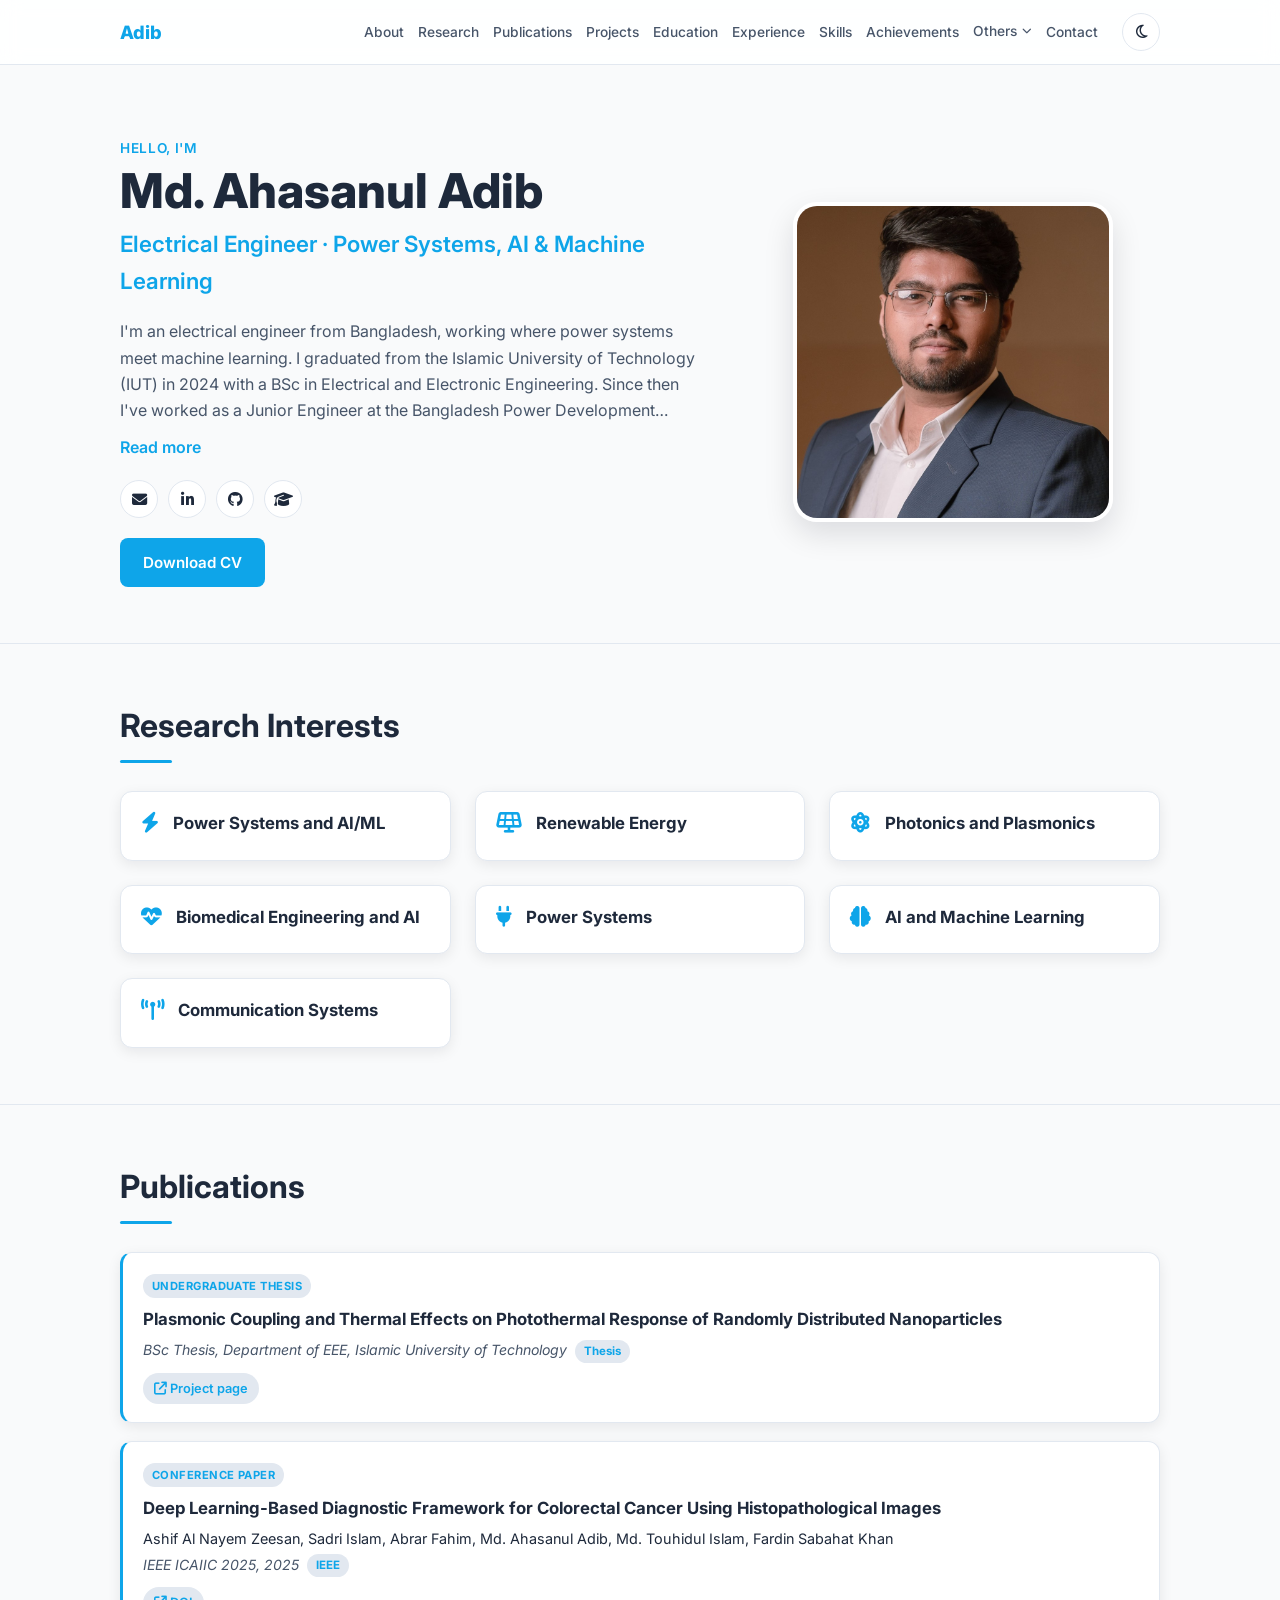
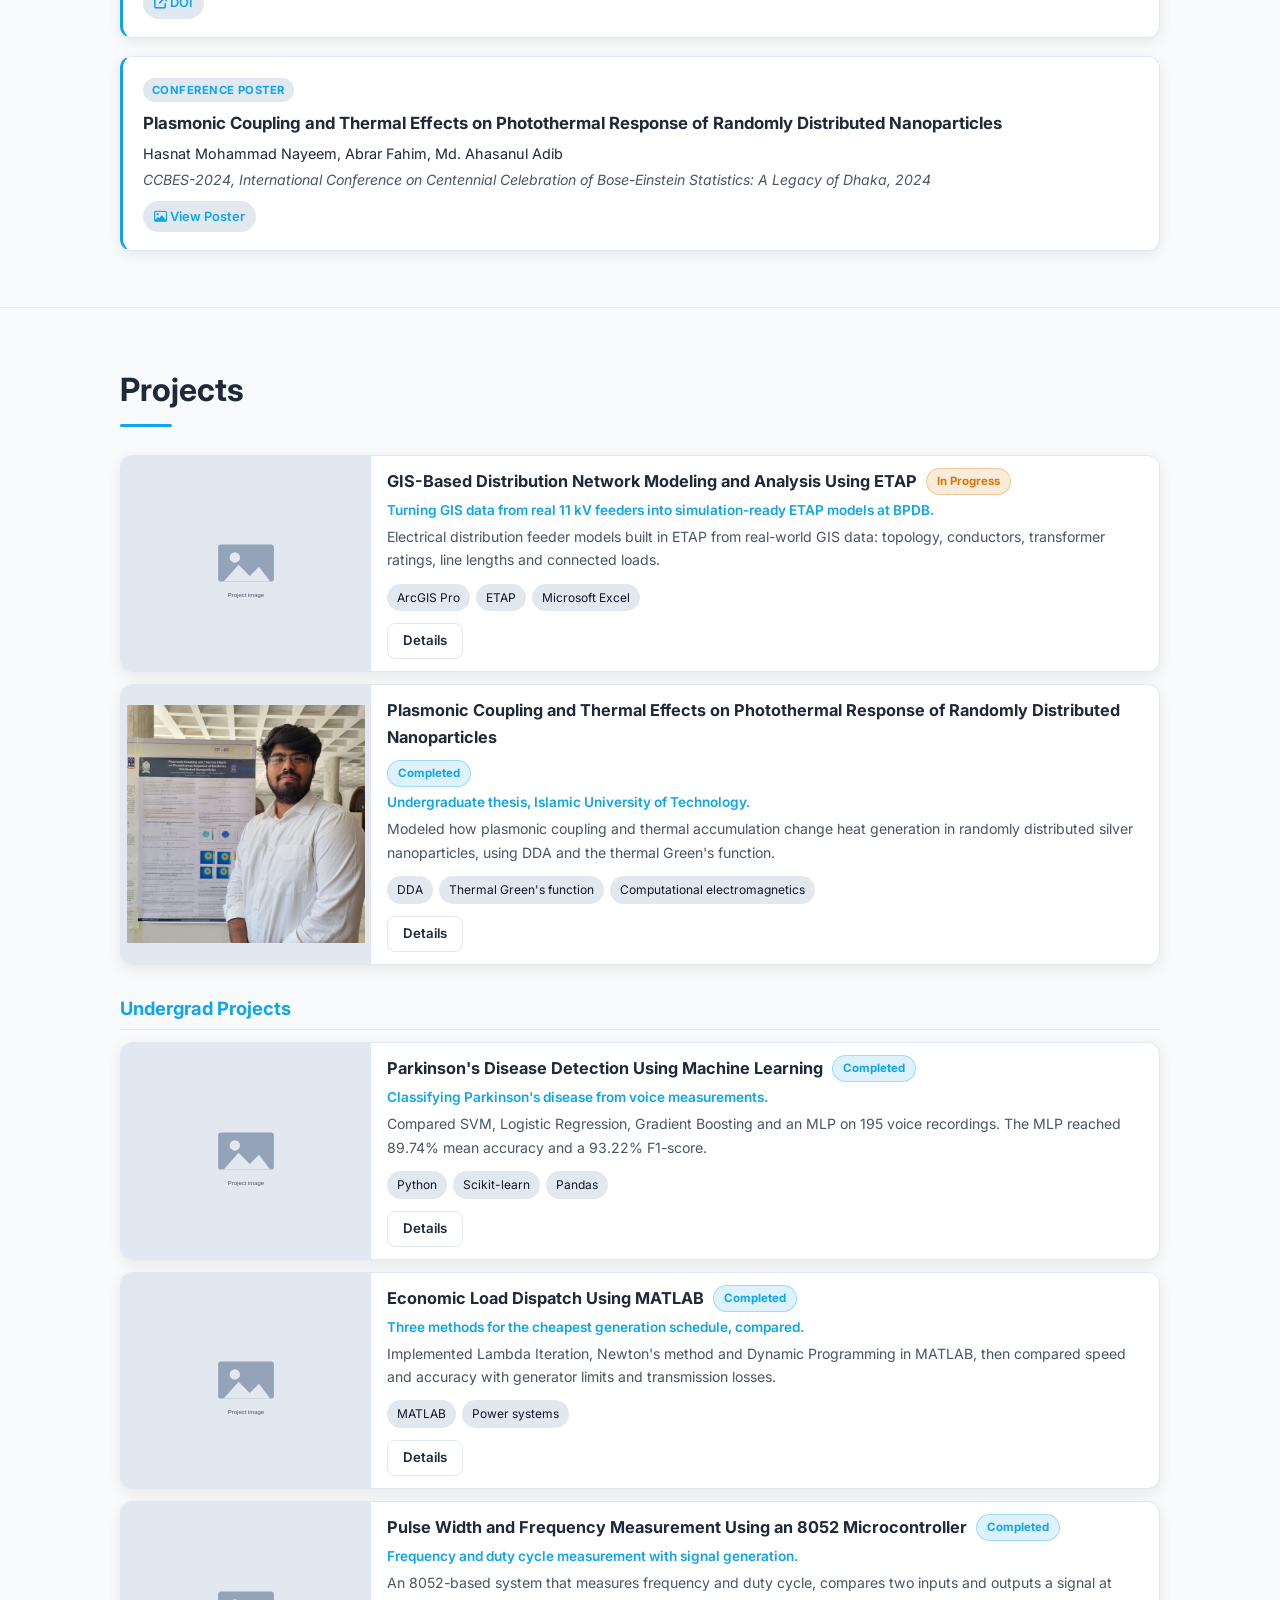
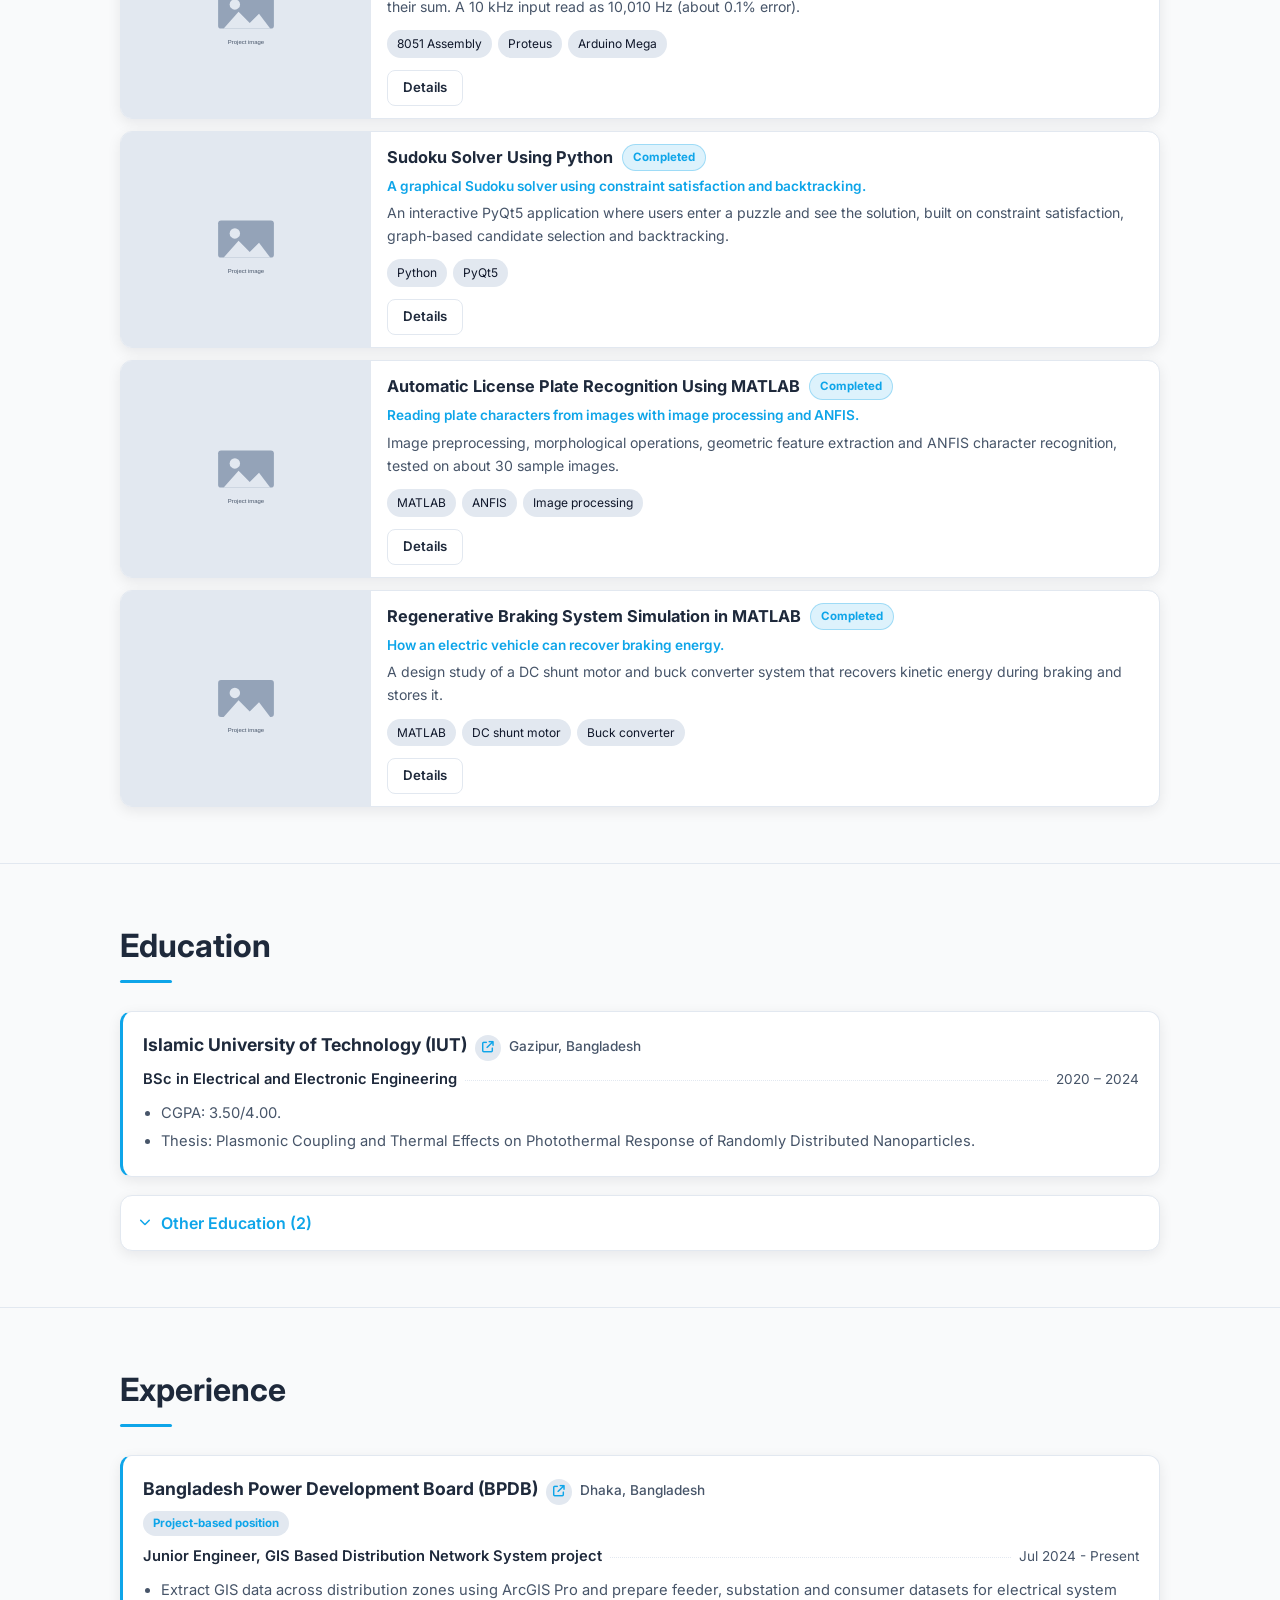
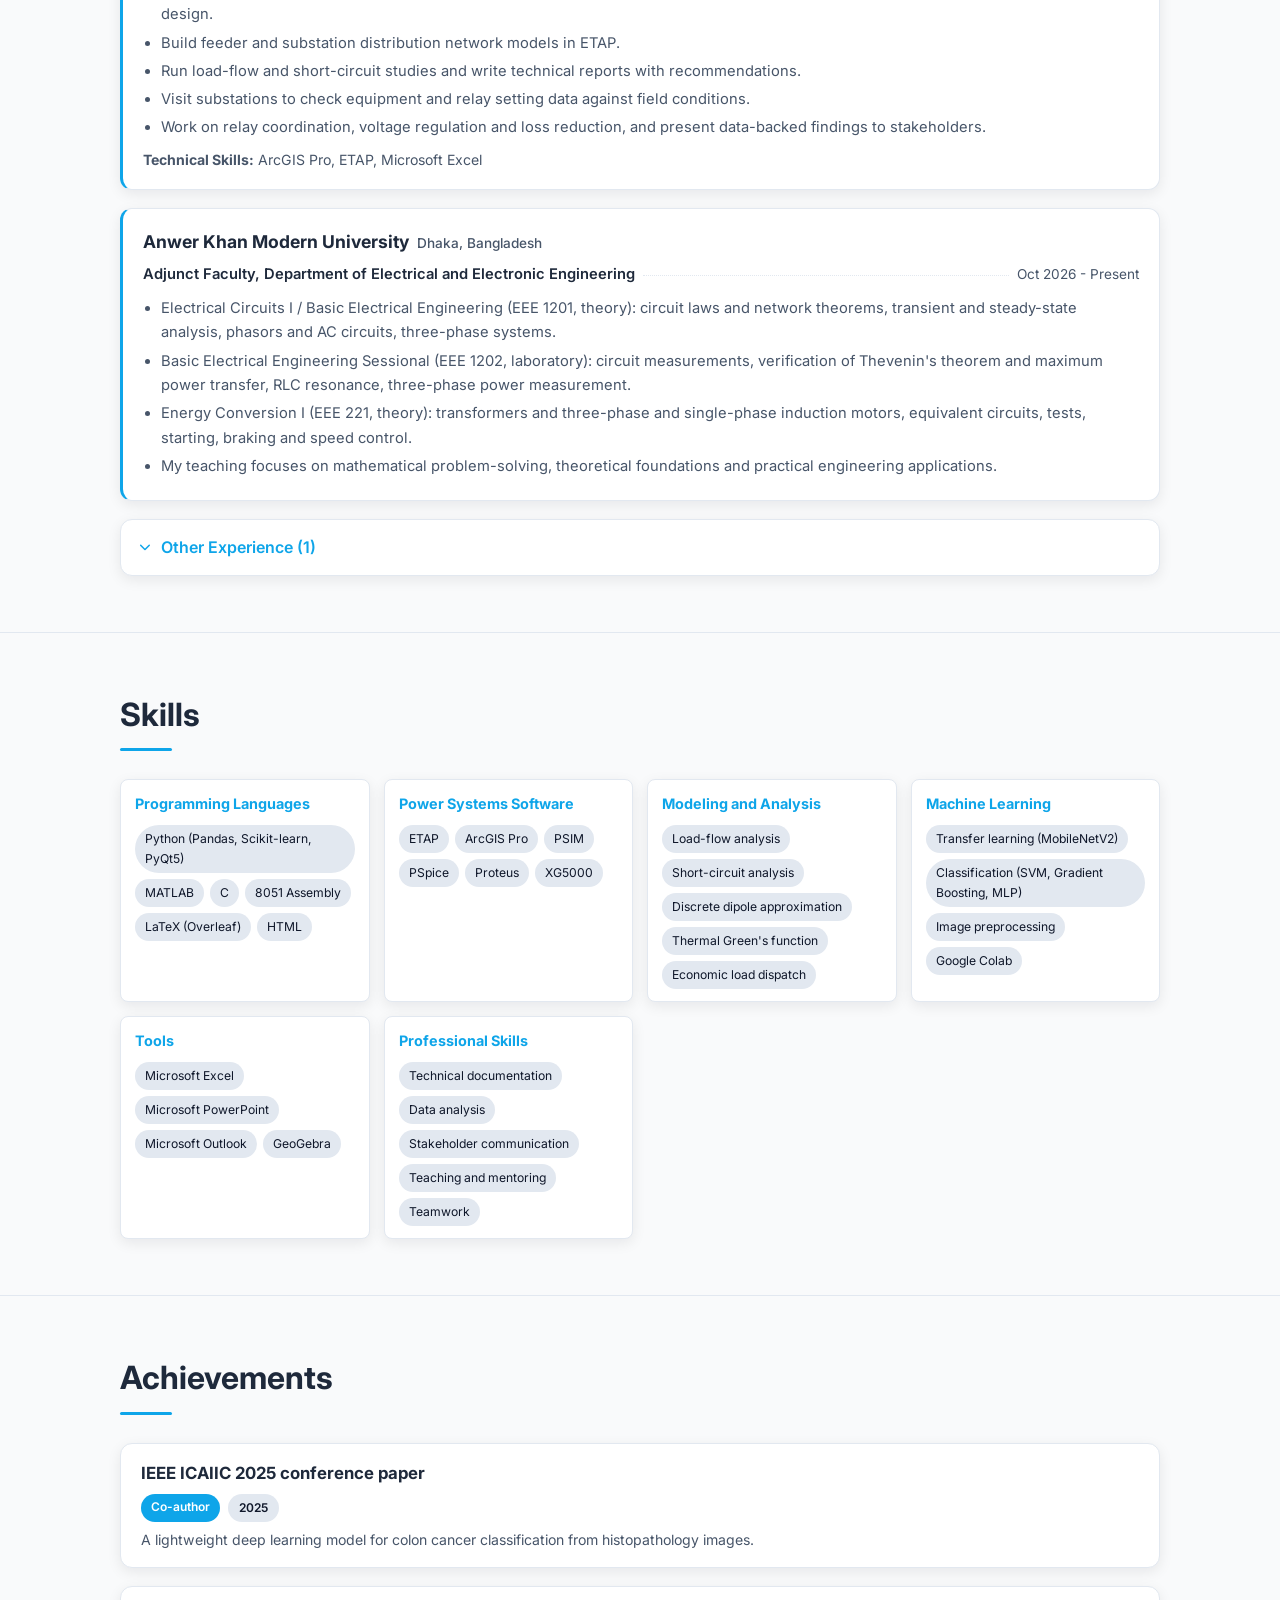
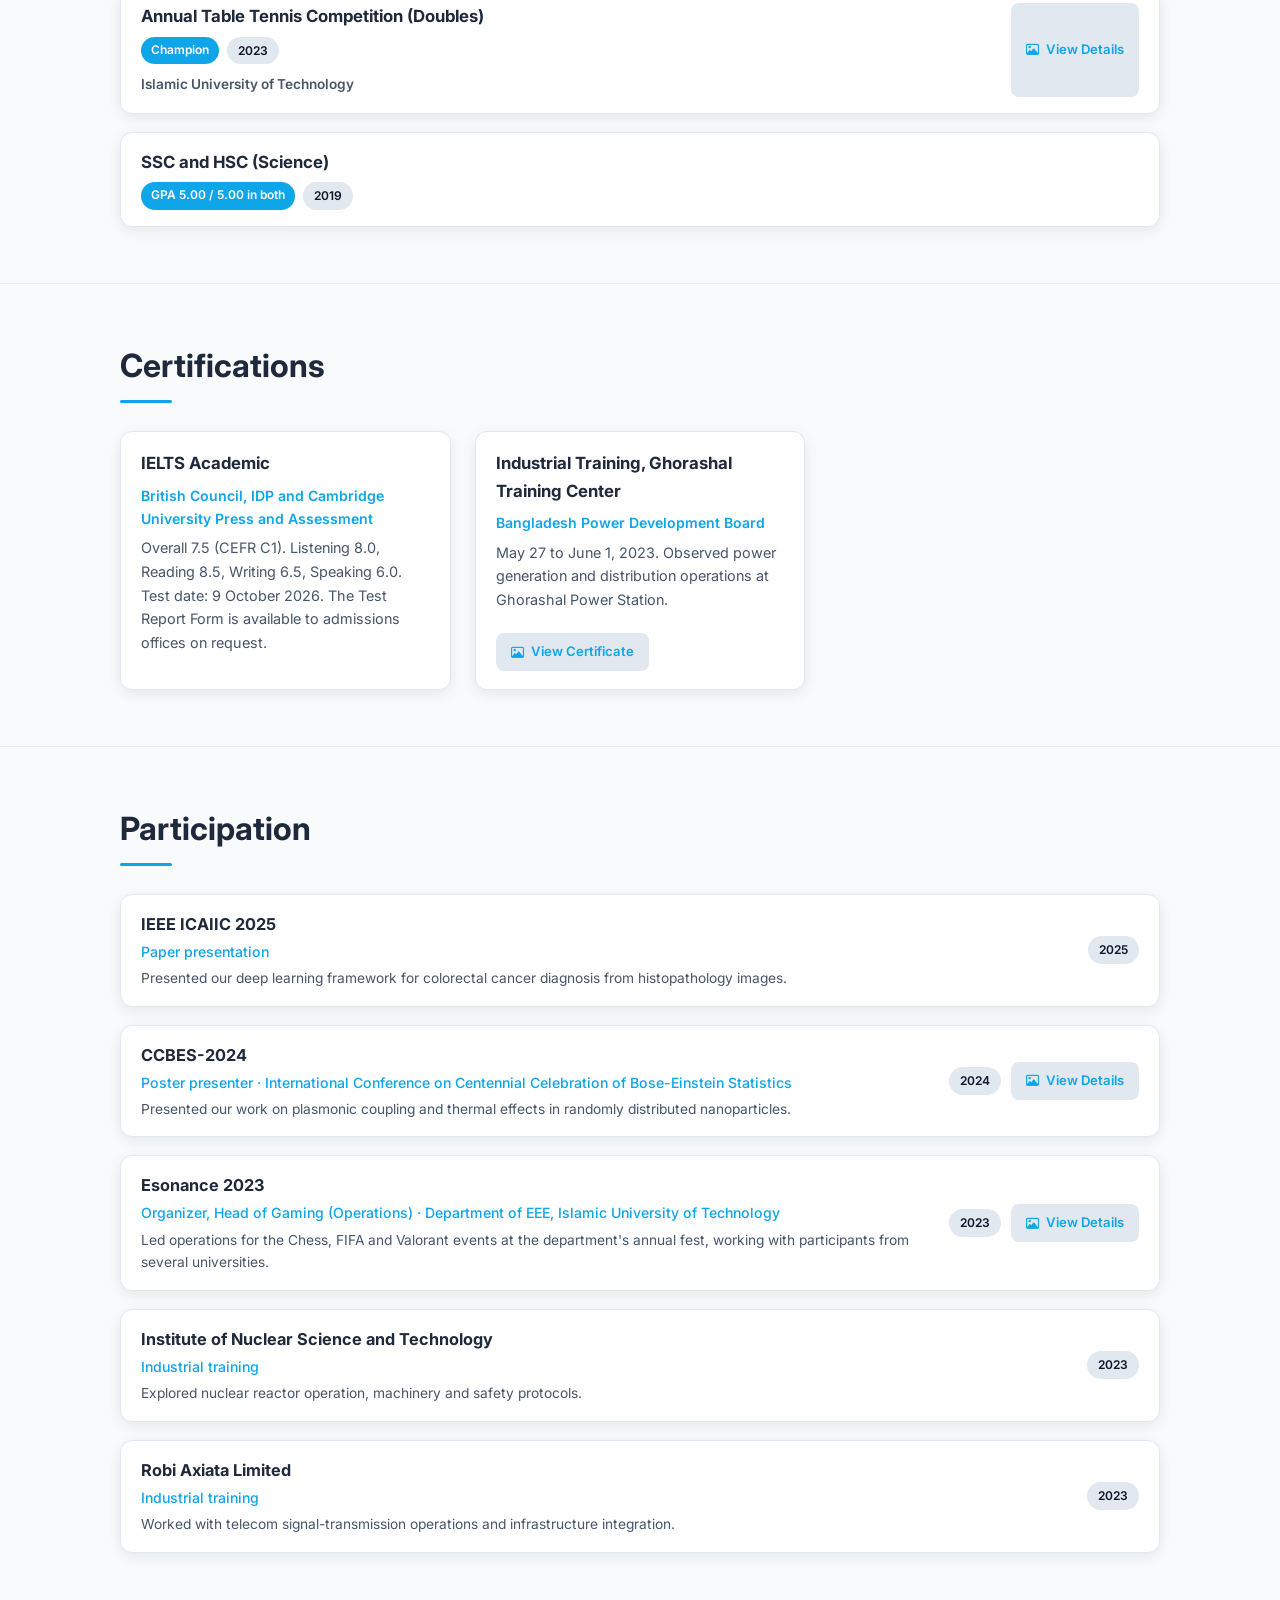
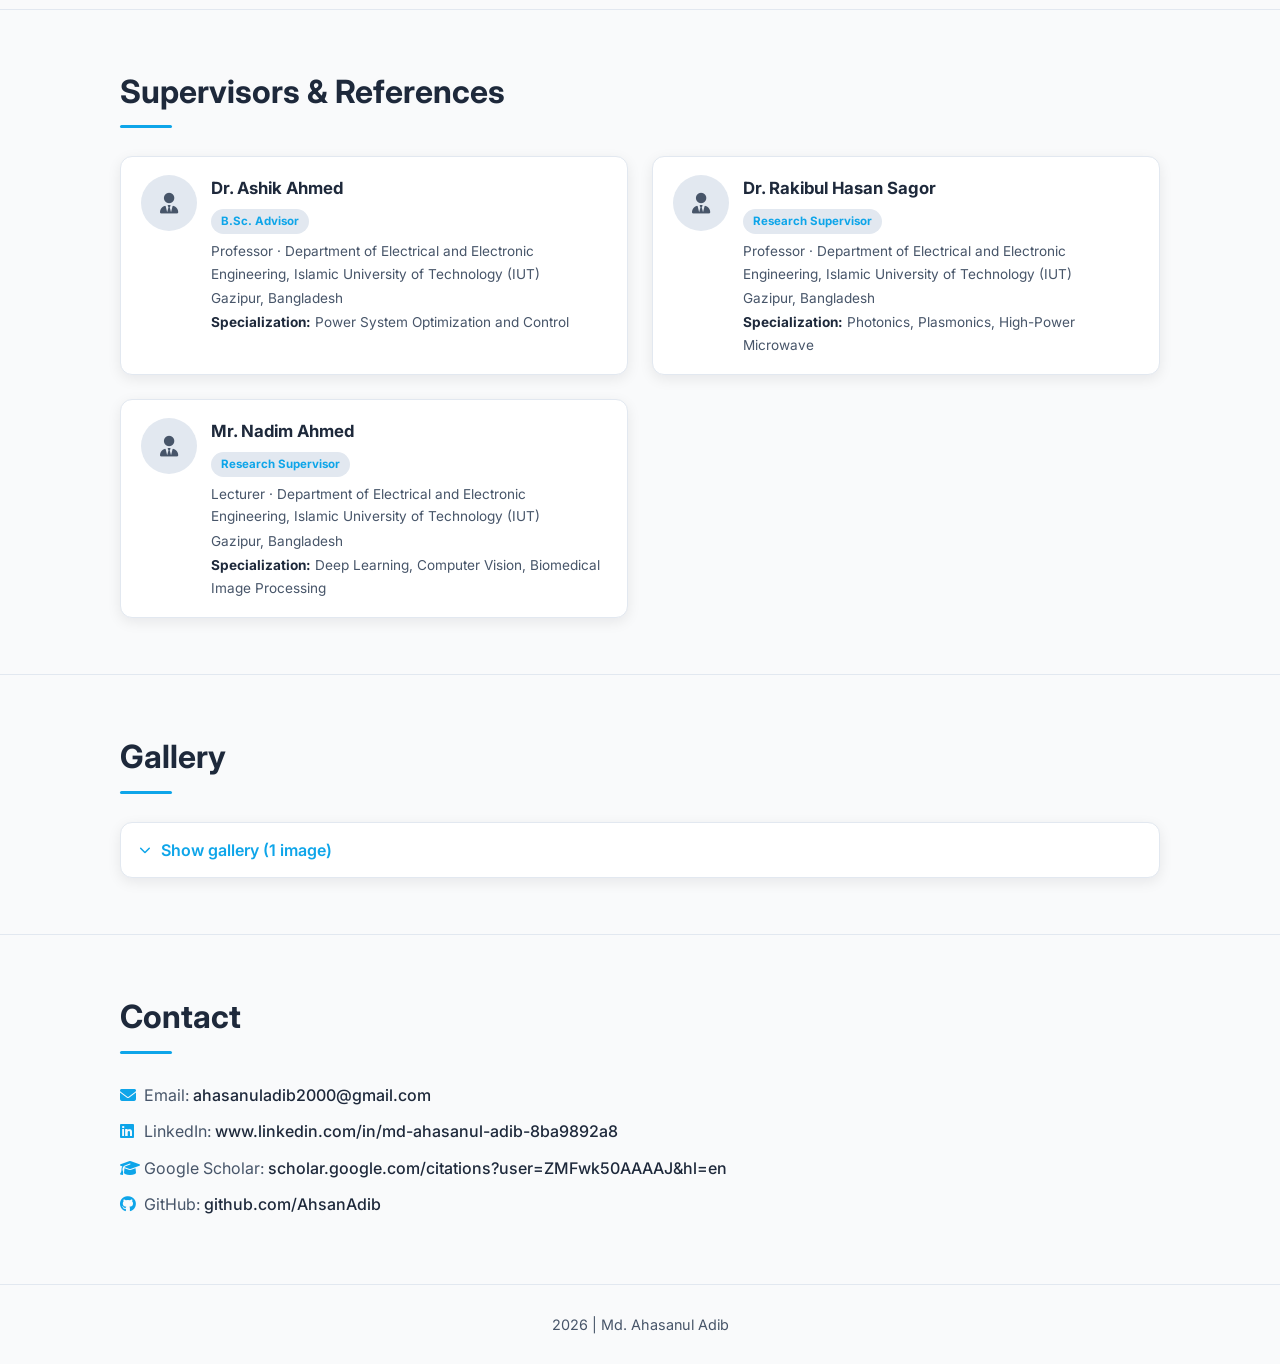
==== index.html @ b15afdb7 "Add Portfolio" ====
<!DOCTYPE html>
<html lang="en" data-theme="light">

<head>
    <meta charset="UTF-8" />
    <meta name="viewport" content="width=device-width, initial-scale=1.0" />
    <title>Md. Ahasanul Adib | Portfolio</title>
    <meta name="description" content="Md. Ahasanul Adib, electrical engineer. Research portfolio: interests, publications, projects, experience and more." />
    <link rel="preconnect" href="https://fonts.googleapis.com" />
    <link rel="preconnect" href="https://fonts.gstatic.com" crossorigin />
    <link
        href="https://fonts.googleapis.com/css2?family=Inter:wght@400;500;600;700;800&display=swap"
        rel="stylesheet" />
    <link rel="stylesheet" href="assets/css/style.css" />
    <link rel="stylesheet"
        href="https://cdnjs.cloudflare.com/ajax/libs/font-awesome/6.5.0/css/all.min.css" />
</head>

<body>
    <!-- Navbar -->
    <header class="navbar">
        <div class="container nav-container">
            <a href="#about" class="brand"><span data-bind="brand">MA</span></a>

            <nav class="nav-links" id="nav-menu">
                <a href="#about">About</a>
                <a href="#research">Research</a>
                <a href="#publications">Publications</a>
                <a href="#projects">Projects</a>
                <a href="#education">Education</a>
                <a href="#experience">Experience</a>
                <a href="#skills">Skills</a>
                <a href="#achievements">Achievements</a>
                <div class="nav-dropdown" id="nav-others">
                    <button type="button" class="nav-dropdown-toggle" aria-expanded="false" aria-haspopup="true">Others <i class="fa-solid fa-chevron-down"></i></button>
                    <div class="nav-dropdown-menu">
                        <a href="#certifications">Certifications</a>
                        <a href="#participation">Participation</a>
                        <a href="#supervisors">Supervisors</a>
                        <a href="#gallery">Gallery</a>
                    </div>
                </div>
                <a href="#contact">Contact</a>
            </nav>

            <div class="nav-actions">
                <button id="theme-toggle" class="icon-btn" aria-label="Toggle theme"></button>
                <button id="nav-toggle" class="icon-btn nav-toggle" aria-label="Menu"><i class="fa fa-bars"></i></button>
            </div>
        </div>
    </header>

    <!-- Hero / About -->
    <section id="about" class="hero">
        <div class="container hero-inner">
            <div class="hero-text">
                <p class="hero-eyebrow">Hello, I'm</p>
                <h1 data-bind="name">Md. Ahasanul Adib</h1>
                <h3 data-bind="headline">Job Title / Role</h3>
                <p class="hero-summary" data-bind="summary">Short summary here...</p>
                <div class="about-actions">
                    <a id="about-readmore" class="a-link" href="#">Read more</a>
                    <a id="about-readless" class="a-link" href="#" style="display:none">Read less</a>
                </div>
                <div class="hero-social" id="hero-social"></div>
                <div class="hero-buttons">
                    <a id="cv-link" href="#" download class="btn btn-primary">Download CV</a>
                </div>
            </div>
            <div class="hero-img">
                <img id="avatar" src="assets/img/profile-placeholder.svg" alt="Profile photo" />
            </div>
        </div>
    </section>

    <!-- Research Interests -->
    <section id="research" class="section" data-reveal>
        <div class="container">
            <h2 class="section-title">Research Interests</h2>
            <div id="research-list" class="research-grid"></div>
        </div>
    </section>

    <!-- Publications -->
    <section id="publications" class="section" data-reveal>
        <div class="container">
            <h2 class="section-title">Publications</h2>
            <div id="publications-list" class="stack"></div>
        </div>
    </section>

    <!-- Projects -->
    <section id="projects" class="section" data-reveal>
        <div class="container">
            <h2 class="section-title">Projects</h2>
            <div id="projects-grid" class="projects-list"></div>
        </div>
    </section>

    <!-- Education -->
    <section id="education" class="section" data-reveal>
        <div class="container">
            <h2 class="section-title">Education</h2>
            <div id="education-list" class="stack"></div>
        </div>
    </section>

    <!-- Experience -->
    <section id="experience" class="section" data-reveal>
        <div class="container">
            <h2 class="section-title">Experience</h2>
            <div id="experience-list" class="stack"></div>
        </div>
    </section>

    <!-- Skills -->
    <section id="skills" class="section" data-reveal>
        <div class="container">
            <h2 class="section-title">Skills</h2>
            <div id="skills-grid" class="skills-grid"></div>
        </div>
    </section>

    <!-- Achievements -->
    <section id="achievements" class="section" data-reveal>
        <div class="container">
            <h2 class="section-title">Achievements</h2>
            <div id="achievements-list" class="stack"></div>
        </div>
    </section>

    <!-- Certifications -->
    <section id="certifications" class="section" data-reveal>
        <div class="container">
            <h2 class="section-title">Certifications</h2>
            <div id="certifications-list" class="grid cards"></div>
        </div>
    </section>

    <!-- Participation -->
    <section id="participation" class="section" data-reveal>
        <div class="container">
            <h2 class="section-title">Participation</h2>
            <div id="participation-list" class="stack"></div>
        </div>
    </section>

    <!-- Supervisors -->
    <section id="supervisors" class="section" data-reveal>
        <div class="container">
            <h2 class="section-title">Supervisors &amp; References</h2>
            <div id="supervisors-list" class="supervisors-grid"></div>
        </div>
    </section>

    <!-- Gallery -->
    <section id="gallery" class="section" data-reveal>
        <div class="container">
            <h2 class="section-title">Gallery</h2>
            <div id="gallery-list"></div>
        </div>
    </section>

    <!-- Contact -->
    <section id="contact" class="section" data-reveal>
        <div class="container">
            <h2 class="section-title">Contact</h2>
            <div id="contact-list" class="contact-list"></div>
        </div>
    </section>

    <button id="to-top" aria-label="Back to top"><i class="fa fa-arrow-up"></i></button>

    <footer>
        <p><span id="footer-year">2026</span> | <span data-bind="name">Md. Ahasanul Adib</span></p>
    </footer>

    <script src="assets/js/main.js"></script>
</body>

</html>
---- assets/css/style.css ----
/* ==========================================================================
   Design tokens & theming
   ========================================================================== */
:root {
    --primary: #0ea5e9;
    --primary-hover: #0284c7;
    --bg: #f9fafb;
    --bg-alt: #ffffff;
    --text: #1e293b;
    --muted: #475569;
    --card: #ffffff;
    --border: #e2e8f0;
    --tag-bg: #e2e8f0;
    --tag-text: #0f172a;
    --tag-border: transparent;
    --radius: 12px;
    --radius-sm: 8px;
    --shadow: 0 4px 14px rgba(2, 8, 23, 0.08);
    --shadow-lg: 0 12px 30px rgba(2, 8, 23, 0.12);
    --maxw: 1080px;
    --gap: 24px;
}

html[data-theme="dark"] {
    --primary: #38bdf8;
    --primary-hover: #0ea5e9;
    --bg: #0b1220;
    --bg-alt: #0f1a2e;
    --text: #e2e8f0;
    --muted: #94a3b8;
    --card: #111827;
    --border: #1f2937;
    --tag-bg: rgba(255, 255, 255, 0.08);
    --tag-text: #e2e8f0;
    --tag-border: rgba(255, 255, 255, 0.15);
    --shadow: 0 4px 14px rgba(0, 0, 0, 0.35);
    --shadow-lg: 0 12px 30px rgba(0, 0, 0, 0.5);
}

/* ==========================================================================
   Base
   ========================================================================== */
* {
    box-sizing: border-box;
    margin: 0;
    padding: 0;
}

html {
    scroll-behavior: smooth;
    scroll-padding-top: 80px;
}

body {
    font-family: "Inter", system-ui, -apple-system, sans-serif;
    background: var(--bg);
    color: var(--text);
    line-height: 1.65;
    transition: background 0.25s ease, color 0.25s ease;
}

a {
    color: inherit;
    text-decoration: none;
}

img {
    max-width: 100%;
    display: block;
}

.container {
    width: 100%;
    max-width: var(--maxw);
    margin: 0 auto;
    padding: 0 20px;
}

.a-link {
    color: var(--primary);
    font-weight: 600;
    cursor: pointer;
}

.a-link:hover {
    color: var(--primary-hover);
    text-decoration: underline;
}

/* ==========================================================================
   Navbar
   ========================================================================== */
.navbar {
    position: sticky;
    top: 0;
    z-index: 100;
    background: color-mix(in srgb, var(--bg-alt) 85%, transparent);
    backdrop-filter: blur(10px);
    border-bottom: 1px solid var(--border);
}

.nav-container {
    display: flex;
    align-items: center;
    justify-content: space-between;
    gap: 16px;
    height: 64px;
}

.brand {
    font-weight: 800;
    font-size: 1.15rem;
    color: var(--primary);
}

.nav-links {
    display: flex;
    flex-wrap: wrap;
    gap: 14px;
    margin-left: auto;
    margin-right: 8px;
    justify-content: flex-end;
}

.nav-links a {
    font-weight: 500;
    font-size: 0.86rem;
    color: var(--muted);
    position: relative;
    padding: 4px 0;
    white-space: nowrap;
    transition: color 0.2s;
}

.nav-links a::after {
    content: "";
    position: absolute;
    left: 0;
    bottom: -2px;
    width: 0;
    height: 2px;
    background: var(--primary);
    transition: width 0.25s;
}

.nav-links a:hover {
    color: var(--text);
}

.nav-links a:hover::after {
    width: 100%;
}

/* "Others" dropdown */
.nav-dropdown {
    position: relative;
}

.nav-dropdown-toggle {
    font-family: inherit;
    font-weight: 500;
    font-size: 0.86rem;
    color: var(--muted);
    background: none;
    border: none;
    cursor: pointer;
    display: inline-flex;
    align-items: center;
    gap: 5px;
    padding: 4px 0;
    white-space: nowrap;
    transition: color 0.2s;
}

.nav-dropdown-toggle:hover {
    color: var(--text);
}

.nav-dropdown-toggle i {
    font-size: 0.7em;
    transition: transform 0.2s;
}

.nav-dropdown.open .nav-dropdown-toggle {
    color: var(--primary);
}

.nav-dropdown.open .nav-dropdown-toggle i {
    transform: rotate(180deg);
}

.nav-dropdown-menu {
    position: absolute;
    top: calc(100% + 10px);
    right: 0;
    min-width: 180px;
    background: var(--bg-alt);
    border: 1px solid var(--border);
    border-radius: var(--radius-sm);
    box-shadow: var(--shadow-lg);
    padding: 6px;
    display: none;
    flex-direction: column;
    z-index: 200;
}

.nav-dropdown.open .nav-dropdown-menu {
    display: flex;
}

.nav-dropdown-menu a {
    padding: 9px 12px;
    border-radius: 6px;
    font-size: 0.86rem;
    font-weight: 500;
    color: var(--muted);
    white-space: nowrap;
}

.nav-dropdown-menu a::after {
    display: none;
}

.nav-dropdown-menu a:hover {
    background: var(--tag-bg);
    color: var(--text);
}

.nav-actions {
    display: flex;
    align-items: center;
    gap: 4px;
}

.icon-btn {
    width: 38px;
    height: 38px;
    display: inline-flex;
    align-items: center;
    justify-content: center;
    border: 1px solid var(--border);
    background: var(--card);
    color: var(--text);
    border-radius: 50%;
    cursor: pointer;
    font-size: 0.95rem;
    transition: background 0.2s, color 0.2s, transform 0.15s;
}

.icon-btn:hover {
    color: var(--primary);
    transform: translateY(-2px);
}

.nav-toggle {
    display: none;
}

/* ==========================================================================
   Hero
   ========================================================================== */
.hero {
    padding: 72px 0 56px;
}

.hero-inner {
    display: grid;
    grid-template-columns: 1.4fr 1fr;
    gap: 48px;
    align-items: center;
}

.hero-eyebrow {
    color: var(--primary);
    font-weight: 600;
    letter-spacing: 0.05em;
    text-transform: uppercase;
    font-size: 0.85rem;
    margin-bottom: 6px;
}

.hero-text h1 {
    font-size: clamp(2rem, 5vw, 3rem);
    font-weight: 800;
    line-height: 1.1;
    margin-bottom: 8px;
}

.hero-text h3 {
    font-size: clamp(1.1rem, 2.5vw, 1.4rem);
    font-weight: 600;
    color: var(--primary);
    margin-bottom: 18px;
}

.hero-summary {
    color: var(--muted);
    max-width: 62ch;
    white-space: pre-line;
}

.hero-summary.clamp {
    display: -webkit-box;
    -webkit-line-clamp: 4;
    line-clamp: 4;
    -webkit-box-orient: vertical;
    overflow: hidden;
}

.about-actions {
    margin: 10px 0 20px;
}

.hero-buttons {
    display: flex;
    gap: 12px;
    flex-wrap: wrap;
}

.btn {
    display: inline-flex;
    align-items: center;
    gap: 8px;
    padding: 11px 22px;
    border-radius: var(--radius-sm);
    font-weight: 600;
    font-size: 0.95rem;
    cursor: pointer;
    border: 1px solid transparent;
    transition: transform 0.15s, box-shadow 0.2s, background 0.2s;
}

.btn-primary {
    background: var(--primary);
    color: #fff;
}

.btn-primary:hover {
    background: var(--primary-hover);
    transform: translateY(-2px);
    box-shadow: var(--shadow);
}

.btn-ghost {
    background: transparent;
    color: var(--text);
    border-color: var(--border);
}

.btn-ghost:hover {
    border-color: var(--primary);
    color: var(--primary);
}

.hero-img {
    justify-self: center;
}

.hero-img img {
    width: min(320px, 80vw);
    aspect-ratio: 1;
    object-fit: cover;
    border-radius: 24px;
    border: 4px solid var(--card);
    box-shadow: var(--shadow-lg);
}

/* ==========================================================================
   Sections
   ========================================================================== */
.section {
    padding: 56px 0;
    border-top: 1px solid var(--border);
}

.section-title {
    font-size: clamp(1.5rem, 3vw, 2rem);
    font-weight: 700;
    margin-bottom: 28px;
    position: relative;
    padding-bottom: 10px;
}

.section-title::after {
    content: "";
    position: absolute;
    left: 0;
    bottom: 0;
    width: 52px;
    height: 3px;
    background: var(--primary);
    border-radius: 3px;
}

.stack {
    display: flex;
    flex-direction: column;
    gap: 18px;
}

/* Scroll reveal */
[data-reveal] {
    opacity: 0;
    transform: translateY(24px);
    transition: opacity 0.6s ease, transform 0.6s ease;
}

[data-reveal].visible {
    opacity: 1;
    transform: none;
}

/* ==========================================================================
   Projects (image-left cards + grouped subheadings)
   ========================================================================== */
.projects-list {
    display: flex;
    flex-direction: column;
    gap: 12px;
}

.project-group-title {
    font-size: 1.15rem;
    font-weight: 700;
    color: var(--primary);
    margin-top: 16px;
    padding-bottom: 6px;
    border-bottom: 1px solid var(--border);
}

.project-card {
    display: flex;
    gap: 16px;
    background: var(--card);
    border: 1px solid var(--border);
    border-radius: var(--radius);
    box-shadow: var(--shadow);
    overflow: hidden;
    transition: transform 0.2s, box-shadow 0.2s;
}

.project-card:hover {
    transform: translateY(-3px);
    box-shadow: var(--shadow-lg);
}

.project-img {
    flex: 0 0 250px;
    display: flex;
    align-items: center;
    justify-content: center;
    background: var(--tag-bg);
    padding: 6px;
}

.project-img img {
    width: 100%;
    height: 100%;
    min-height: 150px;
    object-fit: contain;
}

.project-body {
    flex: 1;
    min-width: 0;
    padding: 12px 16px 12px 0;
    display: flex;
    flex-direction: column;
    gap: 4px;
}

.project-head {
    display: flex;
    align-items: center;
    gap: 9px;
    flex-wrap: wrap;
}

.project-title {
    font-size: 1.02rem;
    font-weight: 700;
}

.status-badge {
    font-size: 0.72rem;
    font-weight: 700;
    padding: 3px 10px;
    border-radius: 999px;
    background: var(--tag-bg);
    color: var(--tag-text);
    border: 1px solid var(--tag-border);
    white-space: nowrap;
}

.status-badge.delivered {
    background: rgba(22, 163, 74, 0.14);
    color: #16a34a;
    border-color: rgba(22, 163, 74, 0.3);
}

.status-badge.completed {
    background: rgba(14, 165, 233, 0.14);
    color: var(--primary);
    border-color: rgba(14, 165, 233, 0.3);
}

.status-badge.in-progress {
    background: rgba(217, 119, 6, 0.14);
    color: #d97706;
    border-color: rgba(217, 119, 6, 0.3);
}

.project-subtitle {
    font-size: 0.85rem;
    color: var(--primary);
    font-weight: 600;
}

.project-desc {
    font-size: 0.88rem;
    color: var(--muted);
    display: -webkit-box;
    -webkit-line-clamp: 2;
    line-clamp: 2;
    -webkit-box-orient: vertical;
    overflow: hidden;
}

.project-note {
    font-size: 0.85rem;
    color: var(--muted);
    font-style: italic;
}

.project-actions {
    display: flex;
    flex-wrap: wrap;
    align-items: center;
    gap: 8px;
    margin-top: 8px;
}

.project-details {
    padding: 6px 15px;
    font-size: 0.83rem;
}

.project-actions a:not(.btn) {
    font-size: 0.8rem;
    font-weight: 600;
    color: var(--primary);
    padding: 4px 10px;
    border: 1px solid var(--tag-border);
    background: var(--tag-bg);
    border-radius: 999px;
    transition: background 0.2s, color 0.2s;
}

.project-actions a:not(.btn):hover {
    background: var(--primary);
    color: #fff;
}

@media (max-width: 640px) {
    .project-card {
        flex-direction: column;
        gap: 0;
    }

    .project-img {
        flex-basis: auto;
    }

    .project-img img {
        aspect-ratio: 16 / 9;
        min-height: 0;
    }

    .project-body {
        padding: 16px 18px;
    }
}

/* ==========================================================================
   Cards grid (Certifications, Blog)
   ========================================================================== */
.grid.cards {
    display: grid;
    grid-template-columns: repeat(auto-fill, minmax(280px, 1fr));
    gap: var(--gap);
}

.card {
    background: var(--card);
    border: 1px solid var(--border);
    border-radius: var(--radius);
    overflow: hidden;
    box-shadow: var(--shadow);
    display: flex;
    flex-direction: column;
    transition: transform 0.2s, box-shadow 0.2s;
}

.card:hover {
    transform: translateY(-4px);
    box-shadow: var(--shadow-lg);
}

.card > img {
    width: 100%;
    aspect-ratio: 16 / 9;
    object-fit: cover;
    background: var(--tag-bg);
}

.card-body {
    padding: 16px 18px 18px;
    display: flex;
    flex-direction: column;
    gap: 6px;
    flex: 1;
}

.card-title {
    font-size: 1.1rem;
    font-weight: 700;
}

.card-subtitle {
    font-size: 0.85rem;
    color: var(--primary);
    font-weight: 600;
}

.card-text {
    color: var(--muted);
    font-size: 0.92rem;
}

.card-tags {
    display: flex;
    flex-wrap: wrap;
    gap: 6px;
    margin-top: 8px;
}

.card-tags span {
    font-size: 0.75rem;
    padding: 3px 9px;
    border-radius: 999px;
    background: var(--tag-bg);
    color: var(--tag-text);
    border: 1px solid var(--tag-border);
}

/* ==========================================================================
   Experience / Education cards
   ========================================================================== */
.experience-card,
.education-item {
    display: block;
    background: var(--card);
    border: 1px solid var(--border);
    border-left: 3px solid var(--primary);
    border-radius: var(--radius);
    padding: 18px 20px;
    box-shadow: var(--shadow);
    transition: transform 0.2s, box-shadow 0.2s;
}

.experience-card:hover,
.education-item:hover {
    transform: translateY(-3px);
    box-shadow: var(--shadow-lg);
}

.experience-card h4,
.education-item h4 {
    font-size: 1.1rem;
    display: flex;
    flex-wrap: wrap;
    gap: 8px;
    align-items: baseline;
}

.company,
.institution {
    font-weight: 700;
}

.inst-link {
    display: inline-flex;
    align-items: center;
    justify-content: center;
    width: 26px;
    height: 26px;
    border-radius: 50%;
    font-size: 0.72rem;
    color: var(--primary);
    background: var(--tag-bg);
    border: 1px solid var(--tag-border);
    vertical-align: middle;
    transition: background 0.2s, color 0.2s, transform 0.15s;
}

.inst-link:hover {
    background: var(--primary);
    color: #fff;
    transform: translateY(-1px);
}

.location {
    font-size: 0.85rem;
    color: var(--muted);
    font-weight: 500;
}

.role-line,
.degree-line {
    display: flex;
    align-items: baseline;
    gap: 8px;
    margin-top: 6px;
    color: var(--muted);
    font-size: 0.92rem;
}

.position,
.degree {
    font-weight: 600;
    color: var(--text);
}

.dotline {
    flex: 1;
    border-bottom: 1px dotted var(--border);
    transform: translateY(-3px);
}

.period {
    white-space: nowrap;
    font-size: 0.85rem;
    color: var(--muted);
}

.highlights {
    margin: 10px 0 4px 18px;
    color: var(--muted);
    font-size: 0.92rem;
}

.highlights li {
    margin-bottom: 4px;
}

.exp-tech {
    margin-top: 8px;
    font-size: 0.88rem;
    color: var(--muted);
}

.exp-actions {
    margin-top: 12px;
}

.exp-kind {
    display: inline-block;
    font-size: 0.72rem;
    font-weight: 700;
    color: var(--primary);
    background: var(--tag-bg);
    border: 1px solid var(--tag-border);
    padding: 2px 9px;
    border-radius: 999px;
    margin: 6px 0 2px;
}

.edu-links {
    display: flex;
    flex-wrap: wrap;
    gap: 8px;
    margin-top: 12px;
}

.edu-links a {
    display: inline-flex;
    align-items: center;
    gap: 6px;
    font-size: 0.82rem;
    font-weight: 600;
    padding: 5px 12px;
    border-radius: 999px;
    color: var(--primary);
    background: var(--tag-bg);
    border: 1px solid var(--tag-border);
    transition: background 0.2s, color 0.2s;
}

.edu-links a:hover {
    background: var(--primary);
    color: #fff;
}

/* ==========================================================================
   Skills
   ========================================================================== */
.skills-grid {
    display: grid;
    grid-template-columns: repeat(auto-fill, minmax(210px, 1fr));
    gap: 14px;
}

.skill-group {
    background: var(--card);
    border: 1px solid var(--border);
    border-radius: var(--radius-sm);
    padding: 12px 14px;
    box-shadow: var(--shadow);
}

.skill-cat {
    font-size: 0.9rem;
    margin-bottom: 9px;
    color: var(--primary);
}

.skill-items {
    display: flex;
    flex-wrap: wrap;
    gap: 6px;
    list-style: none;
}

.skill-items li {
    font-size: 0.76rem;
    padding: 3px 9px;
    border-radius: 999px;
    background: var(--tag-bg);
    color: var(--tag-text);
    border: 1px solid var(--tag-border);
}

/* ==========================================================================
   Certifications
   ========================================================================== */
.cert-card {
    background: var(--card);
    border: 1px solid var(--border);
    border-radius: var(--radius);
    padding: 18px 20px;
    box-shadow: var(--shadow);
    display: flex;
    flex-direction: column;
    gap: 6px;
    transition: transform 0.2s, box-shadow 0.2s;
}

.cert-card:hover {
    transform: translateY(-3px);
    box-shadow: var(--shadow-lg);
}

.cert-title {
    font-size: 1.05rem;
    font-weight: 700;
}

.cert-issuer {
    font-size: 0.88rem;
    color: var(--primary);
    font-weight: 600;
}

.cert-desc {
    font-size: 0.9rem;
    color: var(--muted);
}

.cert-link {
    margin-top: auto;
    font-weight: 600;
    color: var(--primary);
    font-size: 0.9rem;
}

/* ==========================================================================
   Achievements
   ========================================================================== */
.achievement-item {
    display: flex;
    flex-wrap: wrap;
    justify-content: space-between;
    gap: 12px;
    background: var(--card);
    border: 1px solid var(--border);
    border-radius: var(--radius);
    padding: 16px 20px;
    box-shadow: var(--shadow);
}

.achievement-topblock {
    flex: 1;
    min-width: 220px;
}

.achievement-title {
    font-size: 1.05rem;
    font-weight: 700;
    margin-bottom: 6px;
}

.achievement-meta {
    display: flex;
    gap: 8px;
    flex-wrap: wrap;
}

.ach-badge {
    font-size: 0.75rem;
    font-weight: 600;
    padding: 3px 10px;
    border-radius: 999px;
}

.ach-badge.position {
    background: var(--primary);
    color: #fff;
}

.ach-badge.year {
    background: var(--tag-bg);
    color: var(--tag-text);
    border: 1px solid var(--tag-border);
}

html[data-theme="dark"] .ach-badge.position {
    color: #06121f;
}

.achievement-extra {
    margin-top: 6px;
    font-size: 0.88rem;
    color: var(--muted);
}

.achievement-bottomblock {
    align-self: center;
    font-size: 0.9rem;
    color: var(--primary);
    font-weight: 600;
}

/* ==========================================================================
   Contact
   ========================================================================== */
.contact-list p {
    margin-bottom: 10px;
    color: var(--muted);
}

.contact-list i {
    color: var(--primary);
    width: 20px;
}

.contact-list a {
    color: var(--text);
    font-weight: 500;
}

.contact-list a:hover {
    color: var(--primary);
}

/* ==========================================================================
   Hero social icons
   ========================================================================== */
.hero-social {
    display: flex;
    gap: 10px;
    margin: 4px 0 20px;
}

@media (max-width: 768px) {
    .hero-social {
        justify-content: center;
    }
}

/* ==========================================================================
   Research interests
   ========================================================================== */
.research-grid {
    display: grid;
    grid-template-columns: repeat(auto-fill, minmax(300px, 1fr));
    gap: var(--gap);
}

.research-item {
    display: flex;
    gap: 14px;
    align-items: flex-start;
    background: var(--card);
    border: 1px solid var(--border);
    border-radius: var(--radius);
    padding: 18px 20px;
    box-shadow: var(--shadow);
    transition: transform 0.2s, box-shadow 0.2s;
}

.research-item:hover {
    transform: translateY(-3px);
    box-shadow: var(--shadow-lg);
}

.research-icon {
    color: var(--primary);
    font-size: 1.3rem;
    margin-top: 2px;
}

.research-item h4 {
    font-size: 1.05rem;
    margin-bottom: 4px;
}

.research-item p {
    color: var(--muted);
    font-size: 0.9rem;
}

/* ==========================================================================
   Publications
   ========================================================================== */
.publication-item {
    background: var(--card);
    border: 1px solid var(--border);
    border-left: 3px solid var(--primary);
    border-radius: var(--radius);
    padding: 18px 20px;
    box-shadow: var(--shadow);
}

.pub-type {
    display: inline-block;
    font-size: 0.7rem;
    font-weight: 700;
    text-transform: uppercase;
    letter-spacing: 0.04em;
    color: var(--primary);
    background: var(--tag-bg);
    border: 1px solid var(--tag-border);
    padding: 2px 8px;
    border-radius: 999px;
    margin-bottom: 8px;
}

.pub-title {
    font-size: 1.05rem;
    font-weight: 700;
    margin-bottom: 4px;
}

.pub-authors {
    font-size: 0.9rem;
    color: var(--text);
    margin-bottom: 2px;
}

.pub-venue {
    font-size: 0.88rem;
    color: var(--muted);
    font-style: italic;
}

.pub-note {
    font-size: 0.85rem;
    color: var(--muted);
    margin-top: 4px;
}

.pub-badge {
    display: inline-block;
    font-size: 0.72rem;
    font-weight: 700;
    color: var(--primary);
    background: var(--tag-bg);
    border: 1px solid var(--tag-border);
    padding: 1px 8px;
    border-radius: 999px;
    margin-left: 4px;
    vertical-align: middle;
    font-style: normal;
}

.pub-dropdowns {
    display: flex;
    gap: 12px;
    margin-top: 12px;
    align-items: flex-start;
}

.pub-dropdowns > .pub-details {
    flex: 1 1 0;
    min-width: 0;
    margin-top: 0;
}

@media (max-width: 640px) {
    .pub-dropdowns {
        flex-direction: column;
    }
}

.pub-details {
    margin-top: 10px;
    border: 1px solid var(--border);
    border-radius: var(--radius-sm);
    background: var(--bg);
    overflow: hidden;
}

.pub-details > p {
    margin: 0;
    padding: 4px 16px 14px;
    color: var(--muted);
    font-size: 0.9rem;
    text-align: justify;
}

.pub-details > summary {
    cursor: pointer;
    padding: 9px 14px;
    font-size: 0.88rem;
    font-weight: 600;
    color: var(--primary);
    list-style: none;
    display: flex;
    align-items: center;
    gap: 8px;
    user-select: none;
}

.pub-details > summary::-webkit-details-marker {
    display: none;
}

.pub-details > summary::before {
    content: "\f078";
    font-family: "Font Awesome 6 Free";
    font-weight: 900;
    font-size: 0.7rem;
    transition: transform 0.2s;
}

.pub-details[open] > summary::before {
    transform: rotate(180deg);
}

.pub-details > ul {
    margin: 0;
    padding: 4px 20px 14px 34px;
    color: var(--muted);
    font-size: 0.9rem;
}

.pub-details > ul li {
    margin-bottom: 6px;
}

.pub-links {
    display: flex;
    flex-wrap: wrap;
    gap: 8px;
    margin-top: 10px;
}

.pub-links a,
.part-meta + * .pub-links a {
    font-size: 0.8rem;
    font-weight: 600;
    color: var(--primary);
    padding: 4px 10px;
    border: 1px solid var(--tag-border);
    background: var(--tag-bg);
    border-radius: 999px;
    transition: background 0.2s, color 0.2s;
}

.pub-links a:hover {
    background: var(--primary);
    color: #fff;
}

/* ==========================================================================
   Participation
   ========================================================================== */
.participation-item {
    display: flex;
    justify-content: space-between;
    align-items: center;
    gap: 14px;
    background: var(--card);
    border: 1px solid var(--border);
    border-radius: var(--radius);
    padding: 16px 20px;
    box-shadow: var(--shadow);
    transition: transform 0.2s, box-shadow 0.2s;
}

.participation-item:hover {
    transform: translateY(-3px);
    box-shadow: var(--shadow-lg);
}

.participation-item h4 {
    font-size: 1.02rem;
}

.part-meta {
    font-size: 0.88rem;
    color: var(--primary);
    font-weight: 500;
    margin-top: 2px;
}

.part-note {
    font-size: 0.86rem;
    color: var(--muted);
    margin-top: 4px;
}

/* ==========================================================================
   Supervisors / references
   ========================================================================== */
.supervisors-grid {
    display: grid;
    grid-template-columns: repeat(auto-fill, minmax(380px, 1fr));
    gap: var(--gap);
}

.supervisor-card {
    background: var(--card);
    border: 1px solid var(--border);
    border-radius: var(--radius);
    padding: 18px 20px;
    box-shadow: var(--shadow);
    transition: transform 0.2s, box-shadow 0.2s;
}

.supervisor-card:hover {
    transform: translateY(-3px);
    box-shadow: var(--shadow-lg);
}

.sup-head {
    display: flex;
    gap: 14px;
    align-items: flex-start;
}

.sup-avatar {
    width: 56px;
    height: 56px;
    flex: 0 0 56px;
    border-radius: 50%;
    overflow: hidden;
    background: var(--tag-bg);
    display: flex;
    align-items: center;
    justify-content: center;
    color: var(--muted);
    font-size: 1.3rem;
}

.sup-avatar img {
    width: 100%;
    height: 100%;
    object-fit: cover;
}

.sup-name {
    font-size: 1.05rem;
    display: flex;
    align-items: center;
    gap: 8px;
    flex-wrap: wrap;
}

.sup-profile {
    display: inline-flex;
    align-items: center;
    justify-content: center;
    width: 24px;
    height: 24px;
    border-radius: 50%;
    font-size: 0.78rem;
    color: var(--primary);
    background: var(--tag-bg);
    border: 1px solid var(--tag-border);
    transition: background 0.2s, color 0.2s;
}

.sup-profile:hover {
    background: var(--primary);
    color: #fff;
}

.sup-role-badge {
    display: inline-block;
    font-size: 0.72rem;
    font-weight: 700;
    color: var(--primary);
    background: var(--tag-bg);
    border: 1px solid var(--tag-border);
    padding: 2px 9px;
    border-radius: 999px;
    margin: 6px 0 4px;
}

.sup-aff,
.sup-loc,
.sup-spec,
.sup-email {
    font-size: 0.85rem;
    color: var(--muted);
    margin-top: 2px;
}

.sup-spec strong {
    color: var(--text);
}

.sup-email a:hover {
    color: var(--primary);
}

.sup-topics {
    margin-top: 14px;
    padding-top: 12px;
    border-top: 1px solid var(--border);
}

.sup-topics-label {
    font-size: 0.72rem;
    font-weight: 700;
    text-transform: uppercase;
    letter-spacing: 0.04em;
    color: var(--primary);
}

.sup-topics ul {
    margin: 8px 0 0 18px;
    color: var(--muted);
    font-size: 0.88rem;
}

.sup-topics li {
    margin-bottom: 5px;
}

/* ==========================================================================
   Proof buttons (Certifications / Achievements / Participation)
   ========================================================================== */
.proof-btn {
    display: inline-flex;
    align-items: center;
    gap: 7px;
    font-size: 0.82rem;
    font-weight: 600;
    padding: 7px 14px;
    border-radius: var(--radius-sm);
    cursor: pointer;
    color: var(--primary);
    background: var(--tag-bg);
    border: 1px solid var(--tag-border);
    font-family: inherit;
    transition: background 0.2s, color 0.2s;
}

.proof-btn:hover:not([disabled]) {
    background: var(--primary);
    color: #fff;
}

.proof-btn[disabled] {
    opacity: 0.55;
    cursor: not-allowed;
}

.cert-actions {
    margin-top: auto;
    padding-top: 10px;
}

.part-side {
    display: flex;
    align-items: center;
    gap: 10px;
    flex-shrink: 0;
}

.achievement-orgline {
    margin-top: 6px;
}

.achievement-org {
    font-size: 0.85rem;
    color: var(--muted);
    font-weight: 600;
}

a.achievement-org:hover {
    color: var(--primary);
}

/* ==========================================================================
   Blog
   ========================================================================== */
.blog-date {
    font-size: 0.78rem;
    color: var(--muted);
    font-weight: 600;
}

/* ==========================================================================
   Gallery (collapsible)
   ========================================================================== */
.gallery-dropdown {
    border: 1px solid var(--border);
    border-radius: var(--radius);
    background: var(--card);
    box-shadow: var(--shadow);
    overflow: hidden;
}

.gallery-dropdown > summary {
    cursor: pointer;
    padding: 14px 18px;
    font-weight: 600;
    color: var(--primary);
    list-style: none;
    display: flex;
    align-items: center;
    gap: 10px;
    user-select: none;
}

.gallery-dropdown > summary::-webkit-details-marker {
    display: none;
}

.gallery-dropdown > summary::before {
    content: "\f078";
    font-family: "Font Awesome 6 Free";
    font-weight: 900;
    font-size: 0.72rem;
    transition: transform 0.2s;
}

.gallery-dropdown[open] > summary::before {
    transform: rotate(180deg);
}

/* "Other …" dropdowns for items flagged `collapsed` */
.more-dropdown > .dropdown-list {
    padding: 4px 18px 18px;
}

.more-dropdown.dropdown-after {
    margin-top: var(--gap);
}

.site-gallery {
    display: grid;
    grid-template-columns: repeat(auto-fill, minmax(220px, 1fr));
    gap: 16px;
    padding: 4px 18px 18px;
}

.site-gallery .gallery-item {
    margin: 0;
}

.site-gallery .gallery-item a {
    display: block;
    overflow: hidden;
    border-radius: var(--radius-sm);
    border: 1px solid var(--border);
}

.site-gallery .gallery-item img {
    width: 100%;
    aspect-ratio: 4 / 3;
    object-fit: cover;
    display: block;
    transition: transform 0.25s;
}

.site-gallery .gallery-item a:hover img {
    transform: scale(1.05);
}

.site-gallery .gallery-item figcaption {
    margin-top: 7px;
    font-size: 0.82rem;
    color: var(--muted);
    text-align: center;
    line-height: 1.35;
}

/* ==========================================================================
   Footer + back to top
   ========================================================================== */
footer {
    text-align: center;
    padding: 28px 0;
    border-top: 1px solid var(--border);
    color: var(--muted);
    font-size: 0.9rem;
}

#to-top {
    position: fixed;
    right: 22px;
    bottom: 22px;
    width: 44px;
    height: 44px;
    border-radius: 50%;
    border: none;
    background: var(--primary);
    color: #fff;
    font-size: 1rem;
    cursor: pointer;
    opacity: 0;
    pointer-events: none;
    transform: translateY(12px);
    transition: opacity 0.25s, transform 0.25s, background 0.2s;
    box-shadow: var(--shadow-lg);
    z-index: 90;
}

#to-top.show {
    opacity: 1;
    pointer-events: auto;
    transform: none;
}

#to-top:hover {
    background: var(--primary-hover);
}

/* ==========================================================================
   Responsive
   ========================================================================== */
@media (max-width: 768px) {
    .hero-inner {
        grid-template-columns: 1fr;
        text-align: center;
        gap: 32px;
    }

    .hero-img {
        order: -1;
    }

    .hero-buttons {
        justify-content: center;
    }

    .nav-links {
        position: absolute;
        top: 64px;
        left: 0;
        right: 0;
        flex-direction: column;
        gap: 0;
        background: var(--bg-alt);
        border-bottom: 1px solid var(--border);
        padding: 0;
        max-height: 0;
        overflow: hidden;
        transition: max-height 0.3s ease;
    }

    .nav-links.show {
        max-height: 85vh;
        overflow-y: auto;
    }

    .nav-links a {
        padding: 14px 20px;
        border-top: 1px solid var(--border);
    }

    /* "Others" dropdown collapses inline on mobile */
    .nav-dropdown {
        width: 100%;
    }

    .nav-dropdown-toggle {
        width: 100%;
        justify-content: space-between;
        padding: 14px 20px;
        border-top: 1px solid var(--border);
        font-size: 1rem;
    }

    .nav-dropdown-menu {
        position: static;
        min-width: 0;
        border: none;
        border-radius: 0;
        box-shadow: none;
        padding: 0;
        background: transparent;
    }

    .nav-dropdown-menu a {
        border-radius: 0;
        padding: 14px 20px 14px 36px;
        border-top: 1px solid var(--border);
    }

    .nav-toggle {
        display: inline-flex;
    }
}
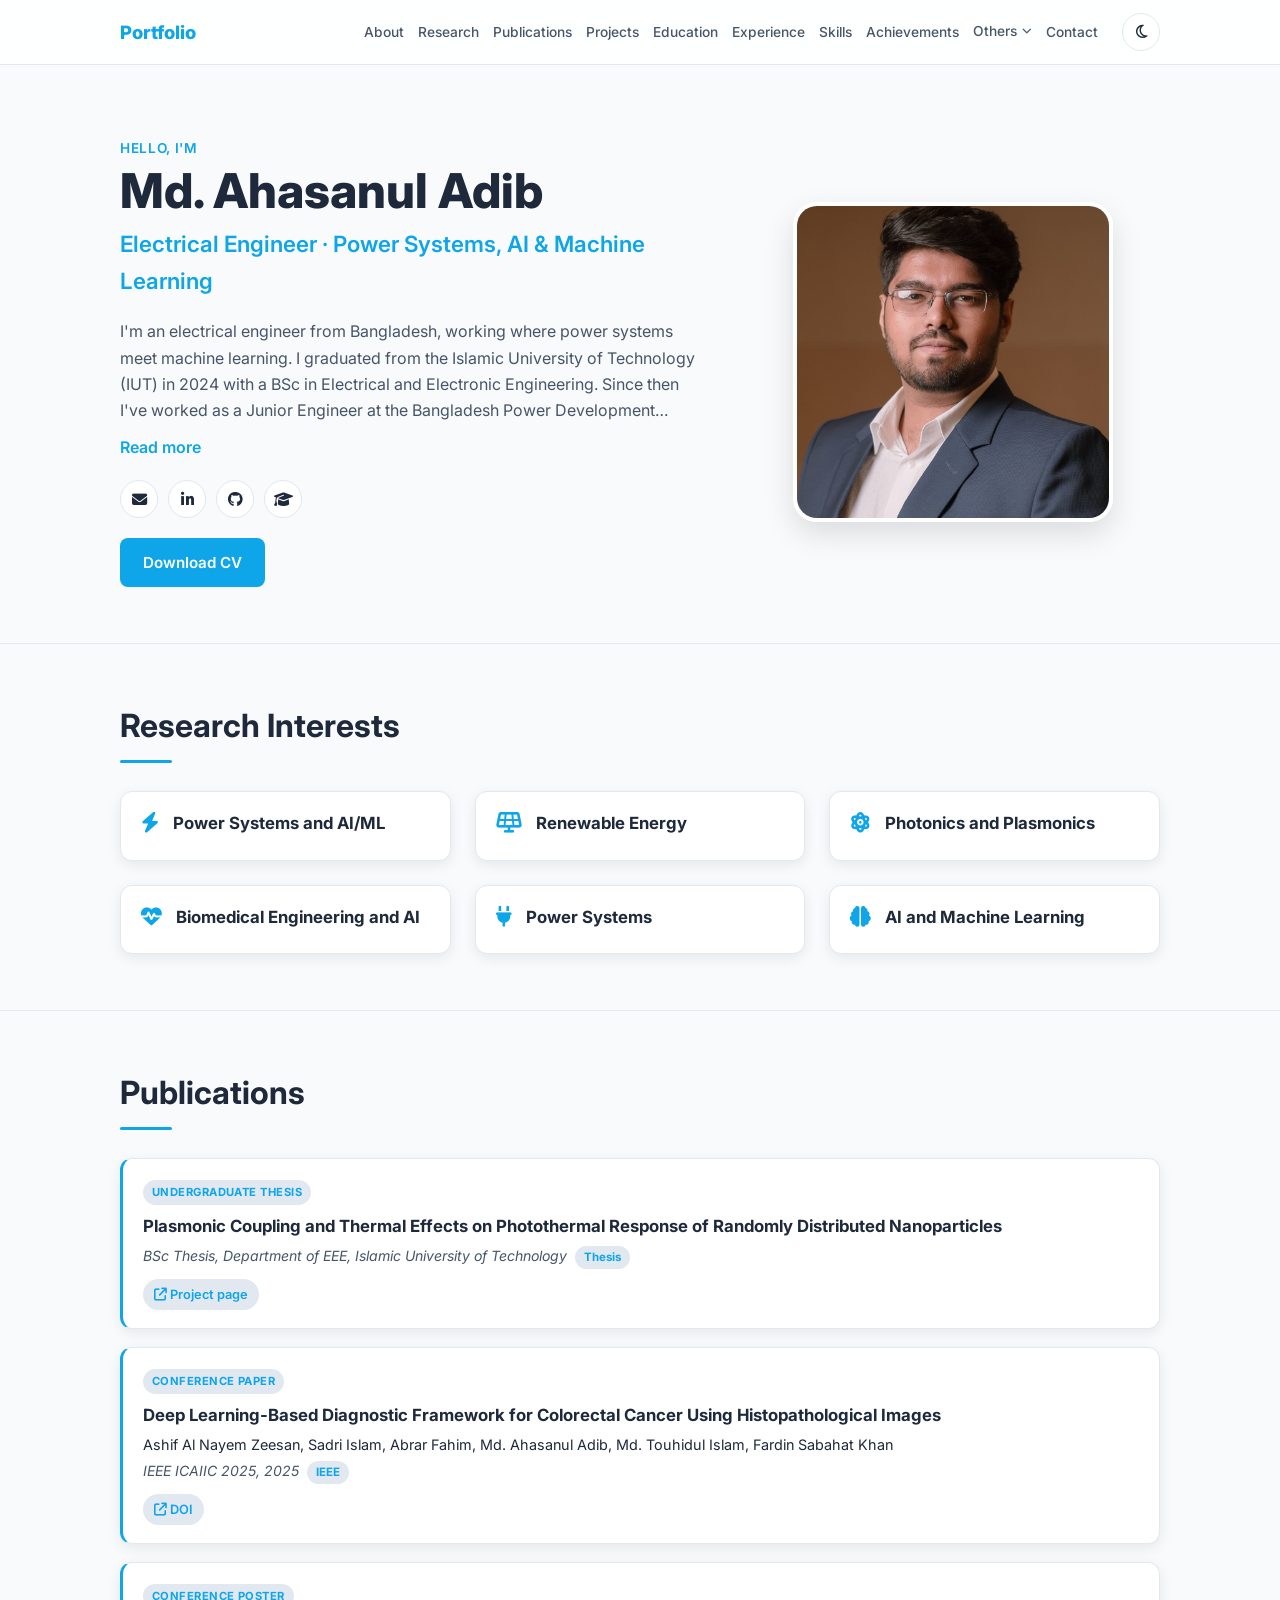
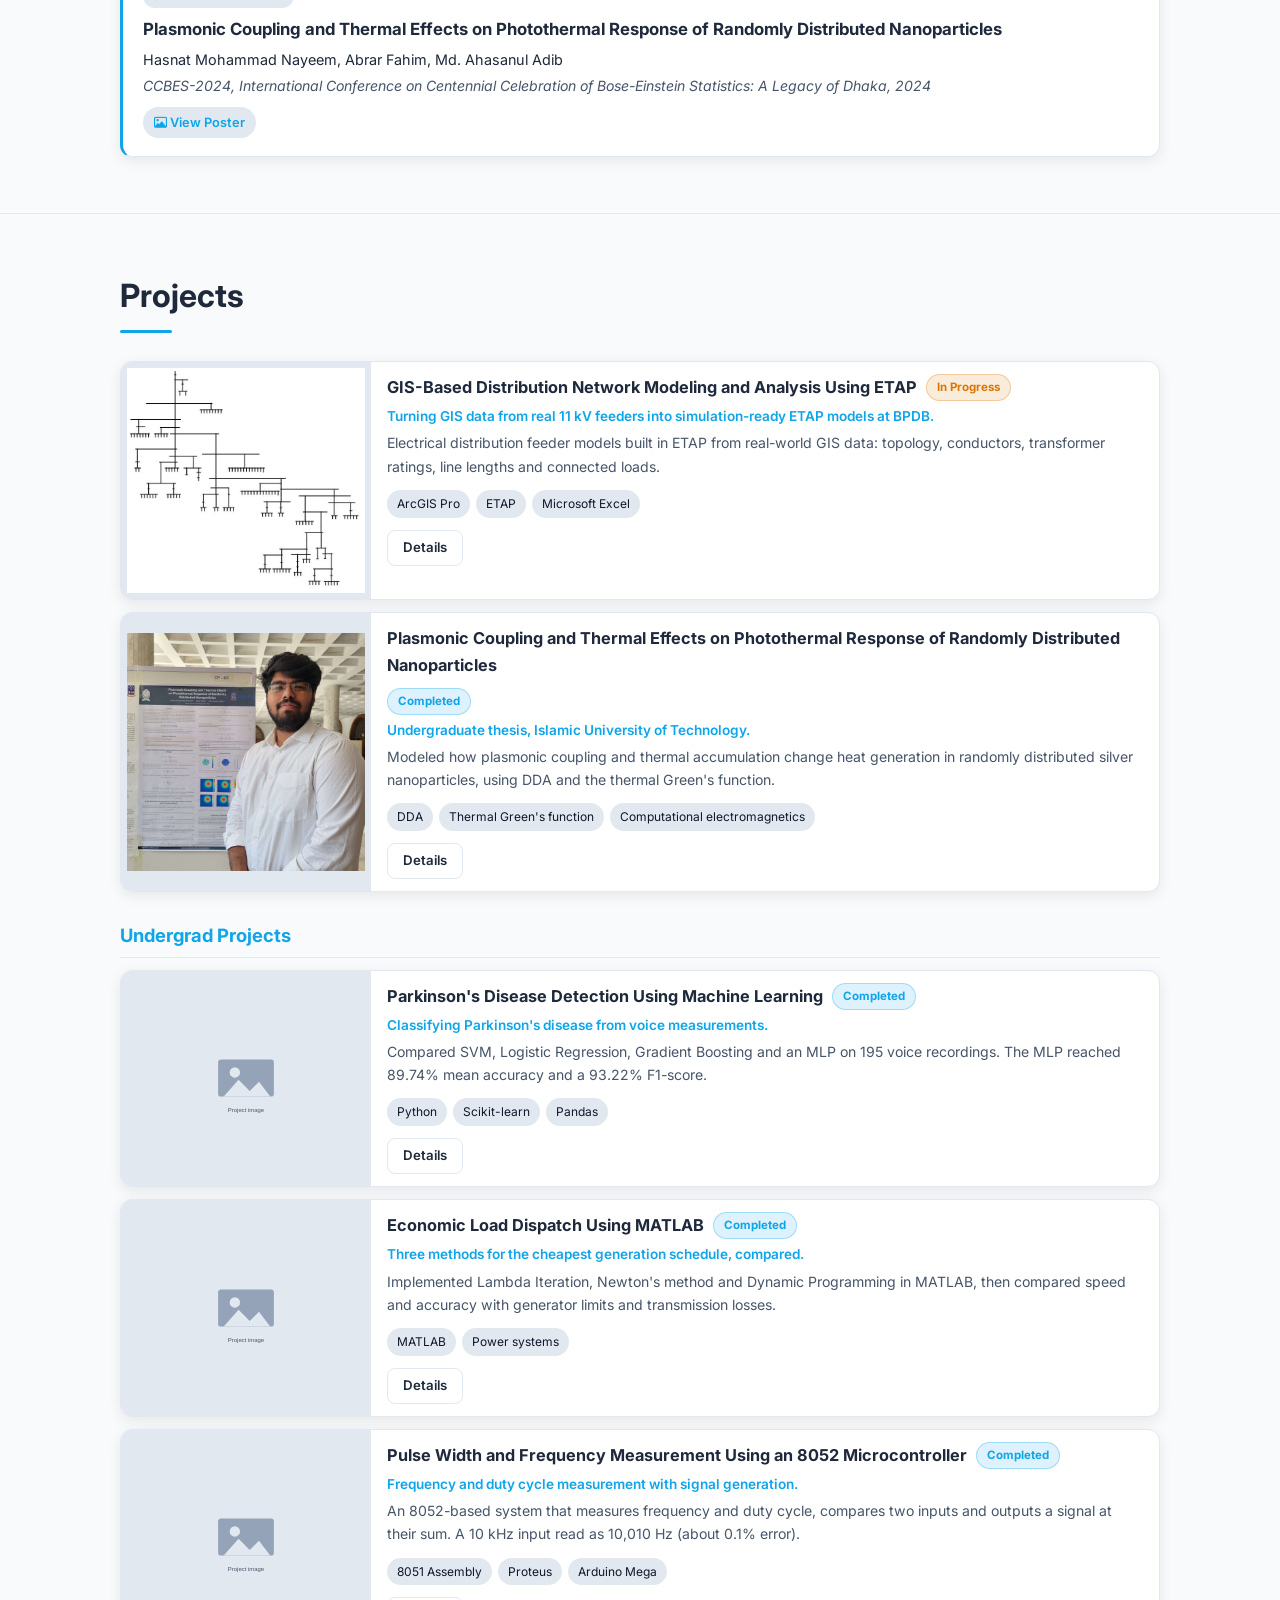
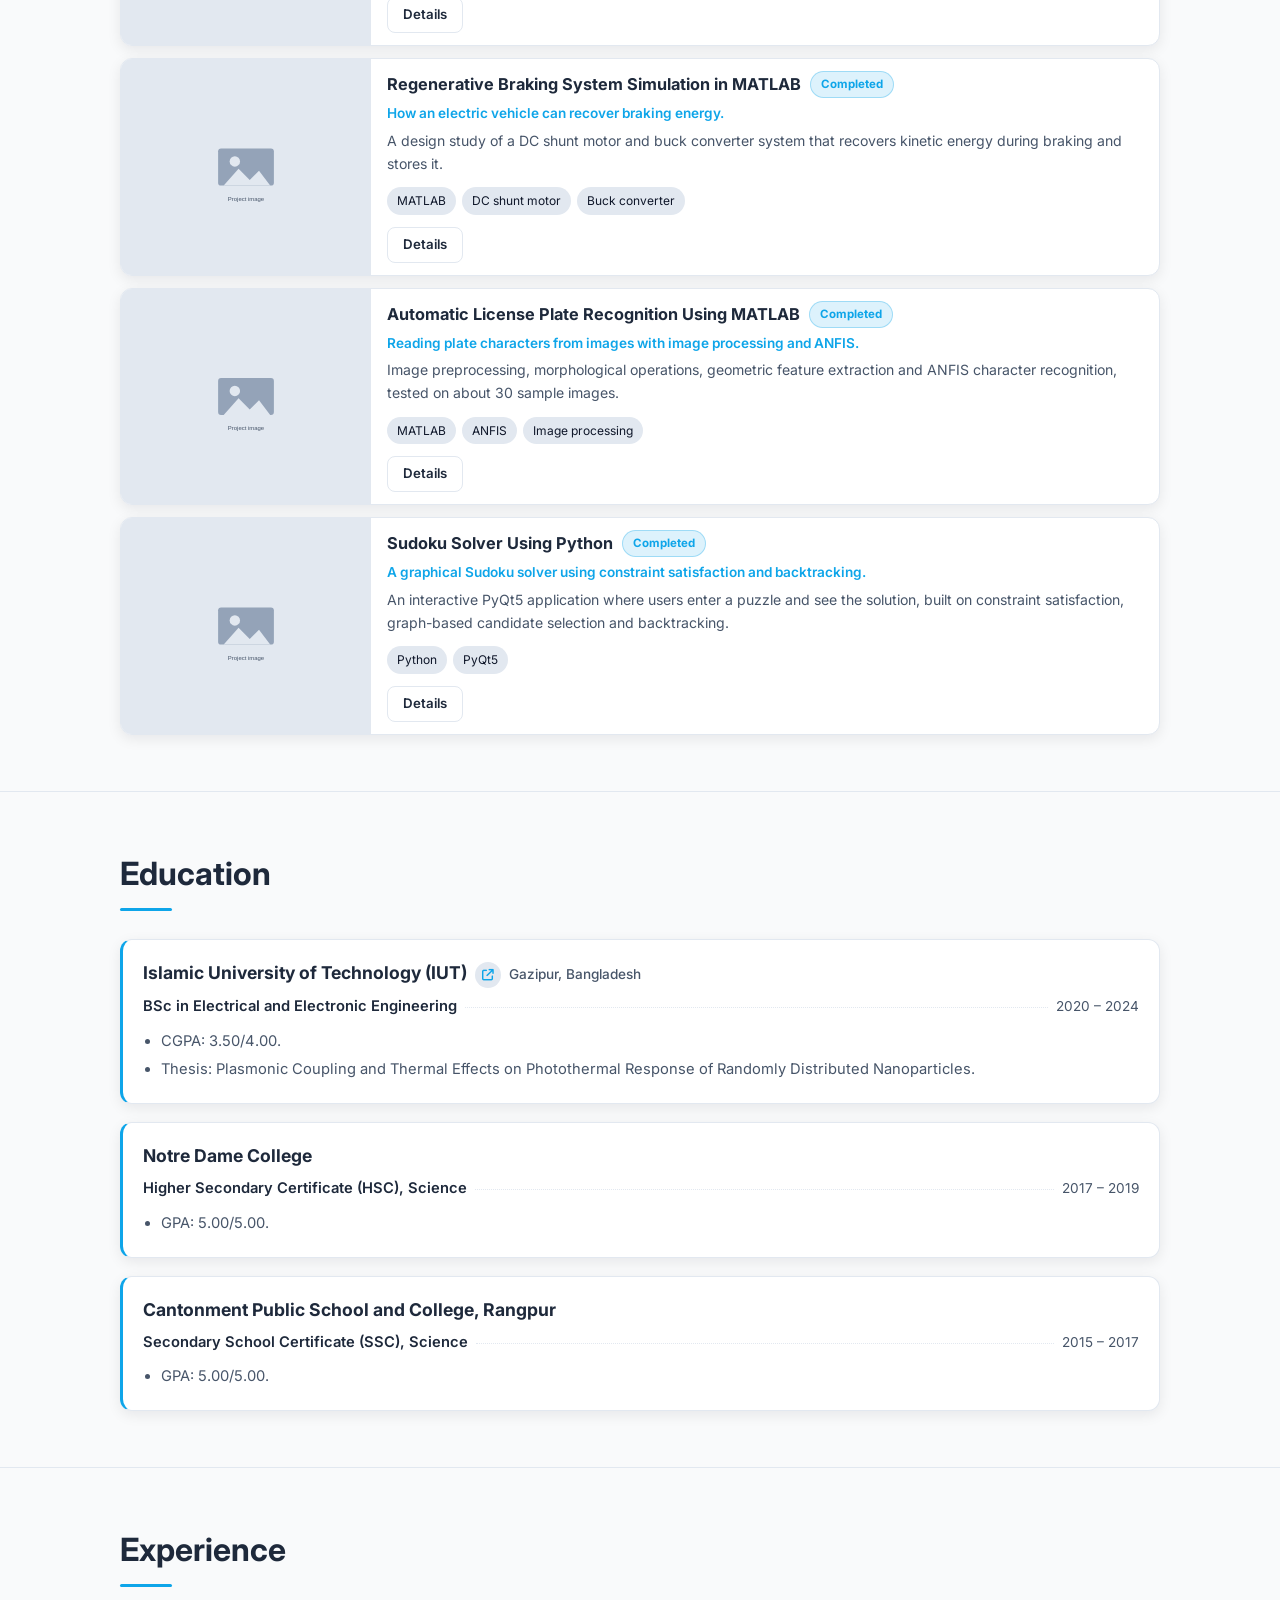
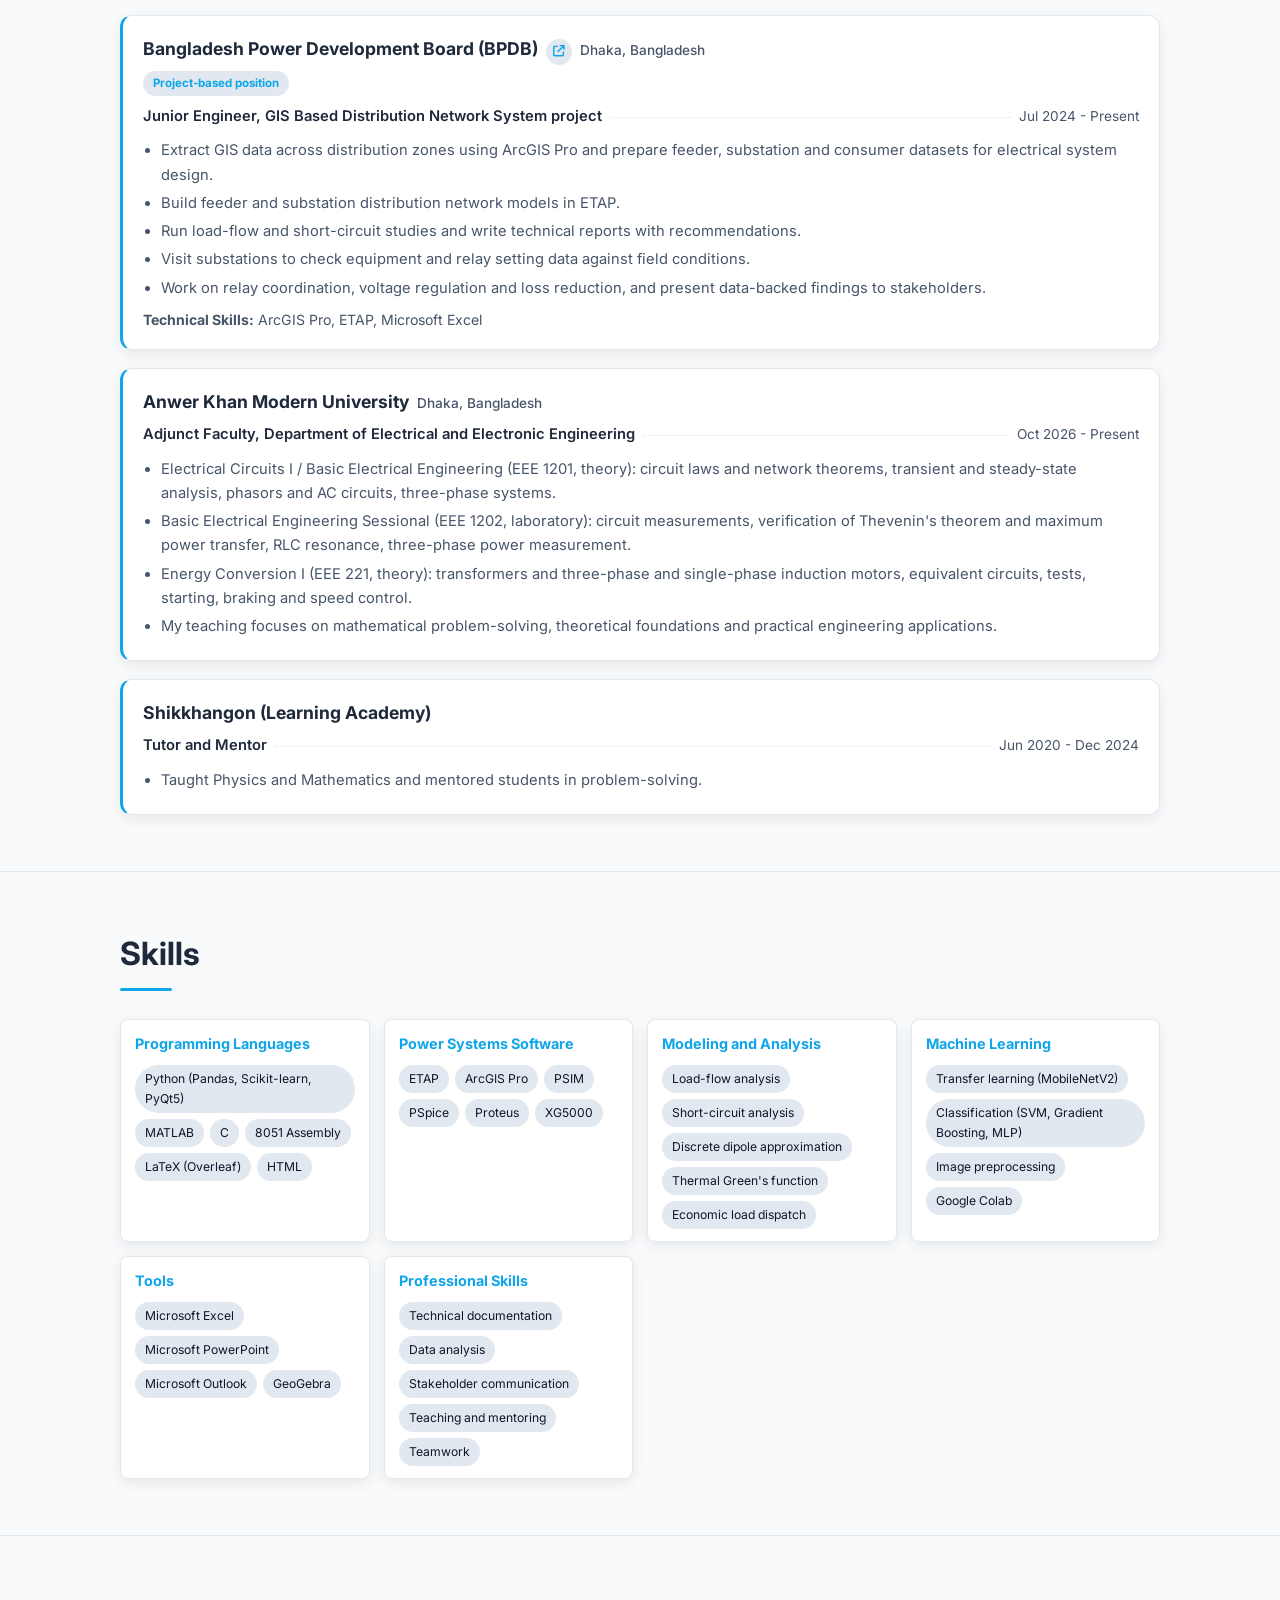
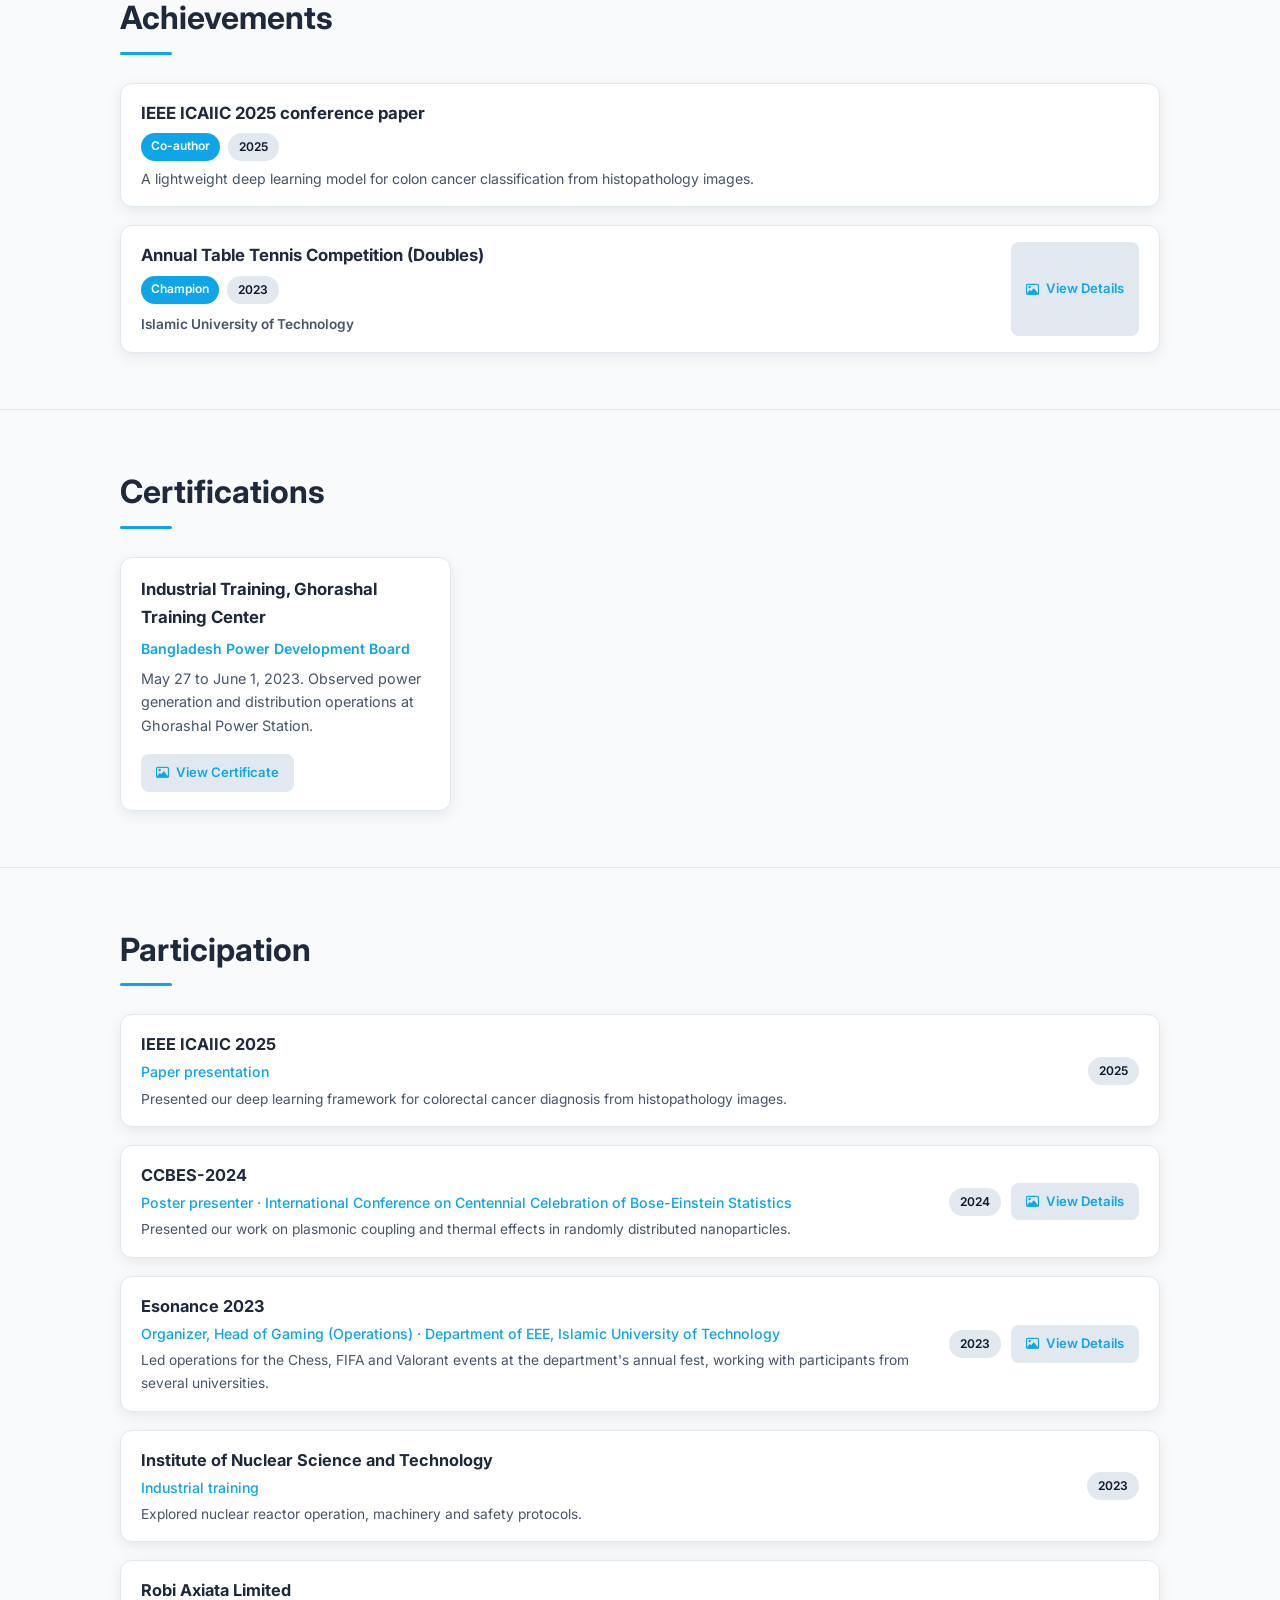
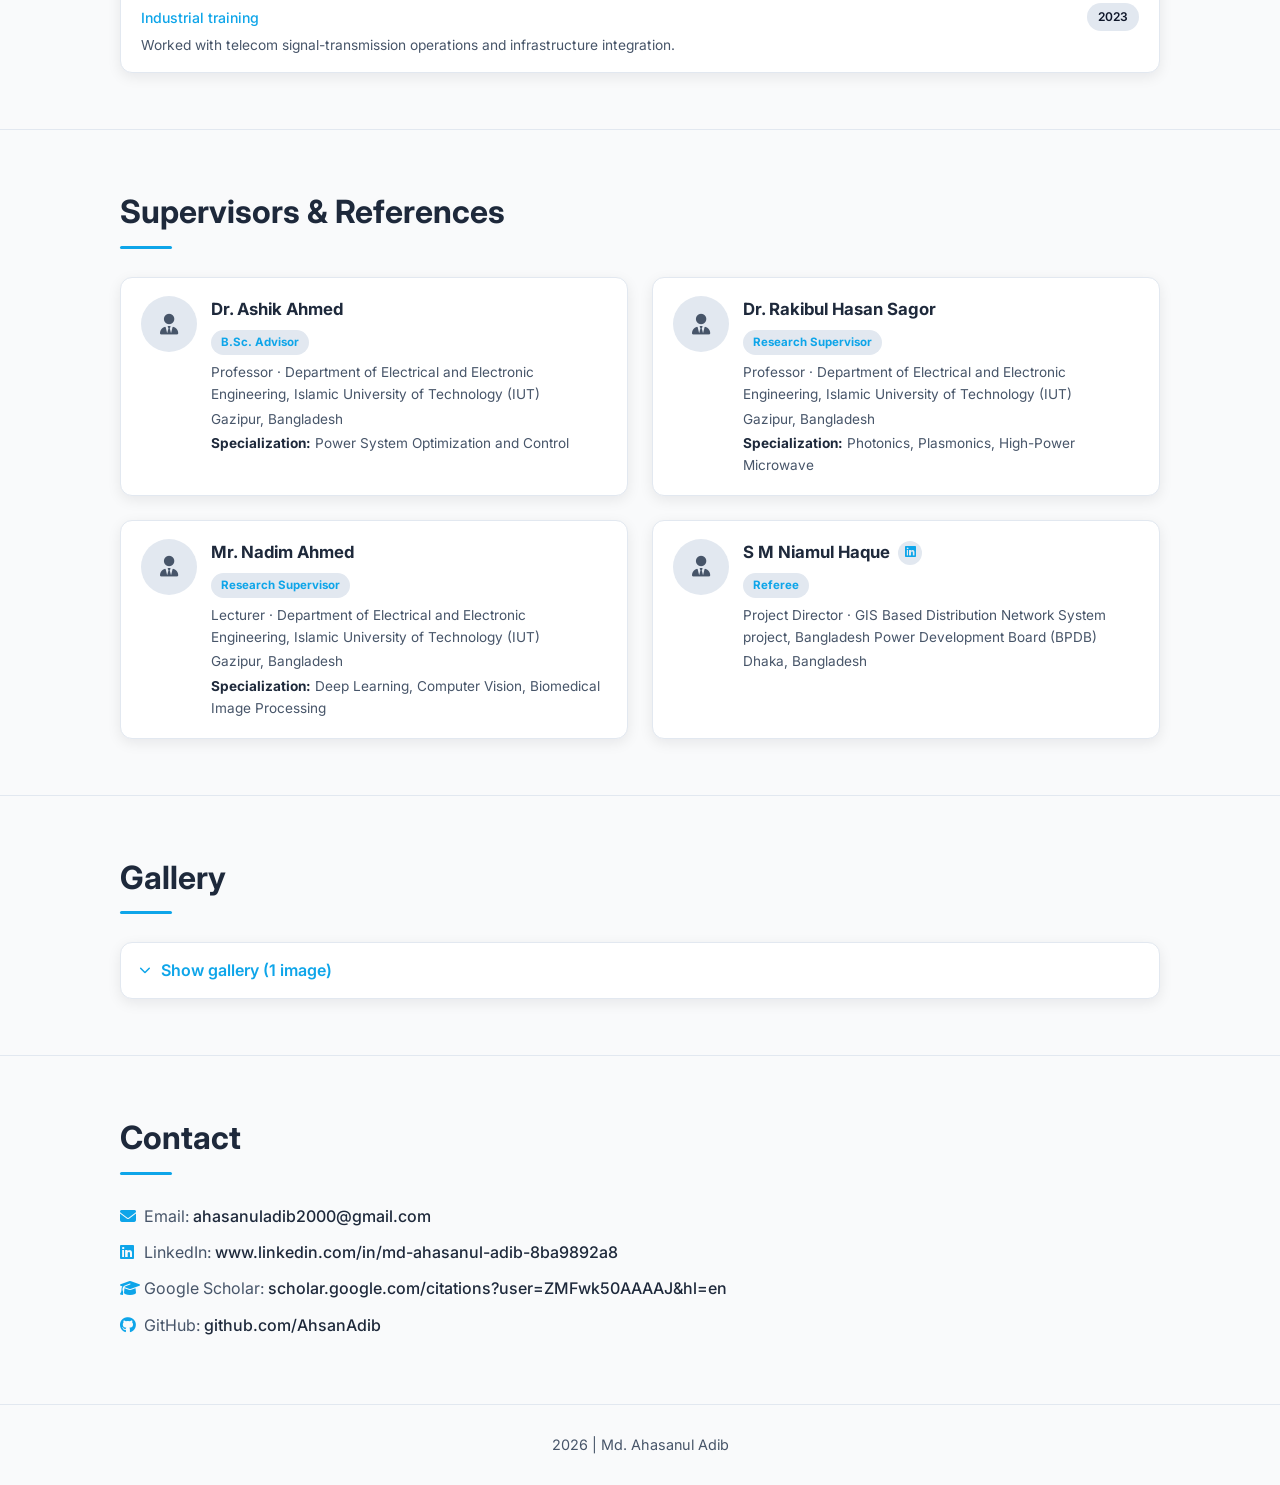
==== commit 117bba19: "Add files via upload" ====
--- a/index.html
+++ b/index.html
@@ -20,7 +20,7 @@
     <!-- Navbar -->
     <header class="navbar">
         <div class="container nav-container">
-            <a href="#about" class="brand"><span data-bind="brand">MA</span></a>
+            <a href="#about" class="brand"><span data-bind="brand">Portfolio</span></a>
 
             <nav class="nav-links" id="nav-menu">
                 <a href="#about">About</a>
